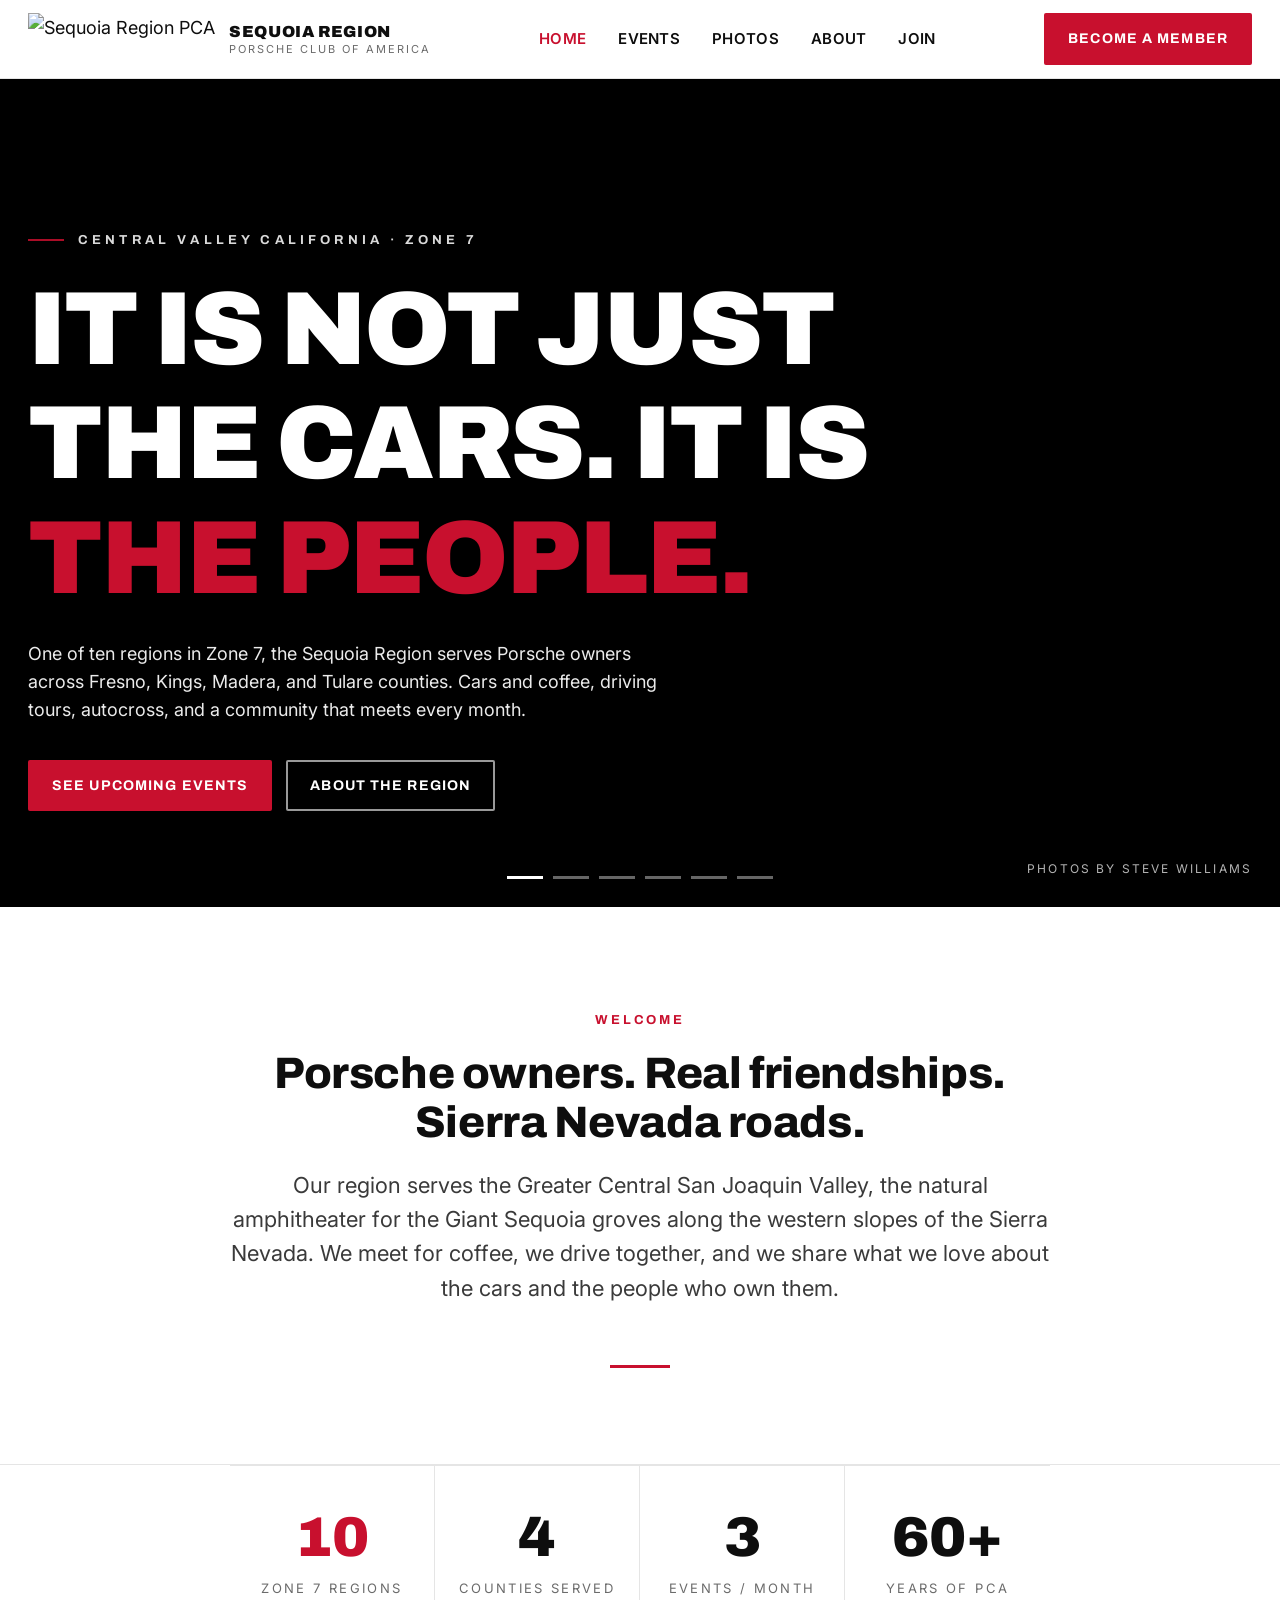
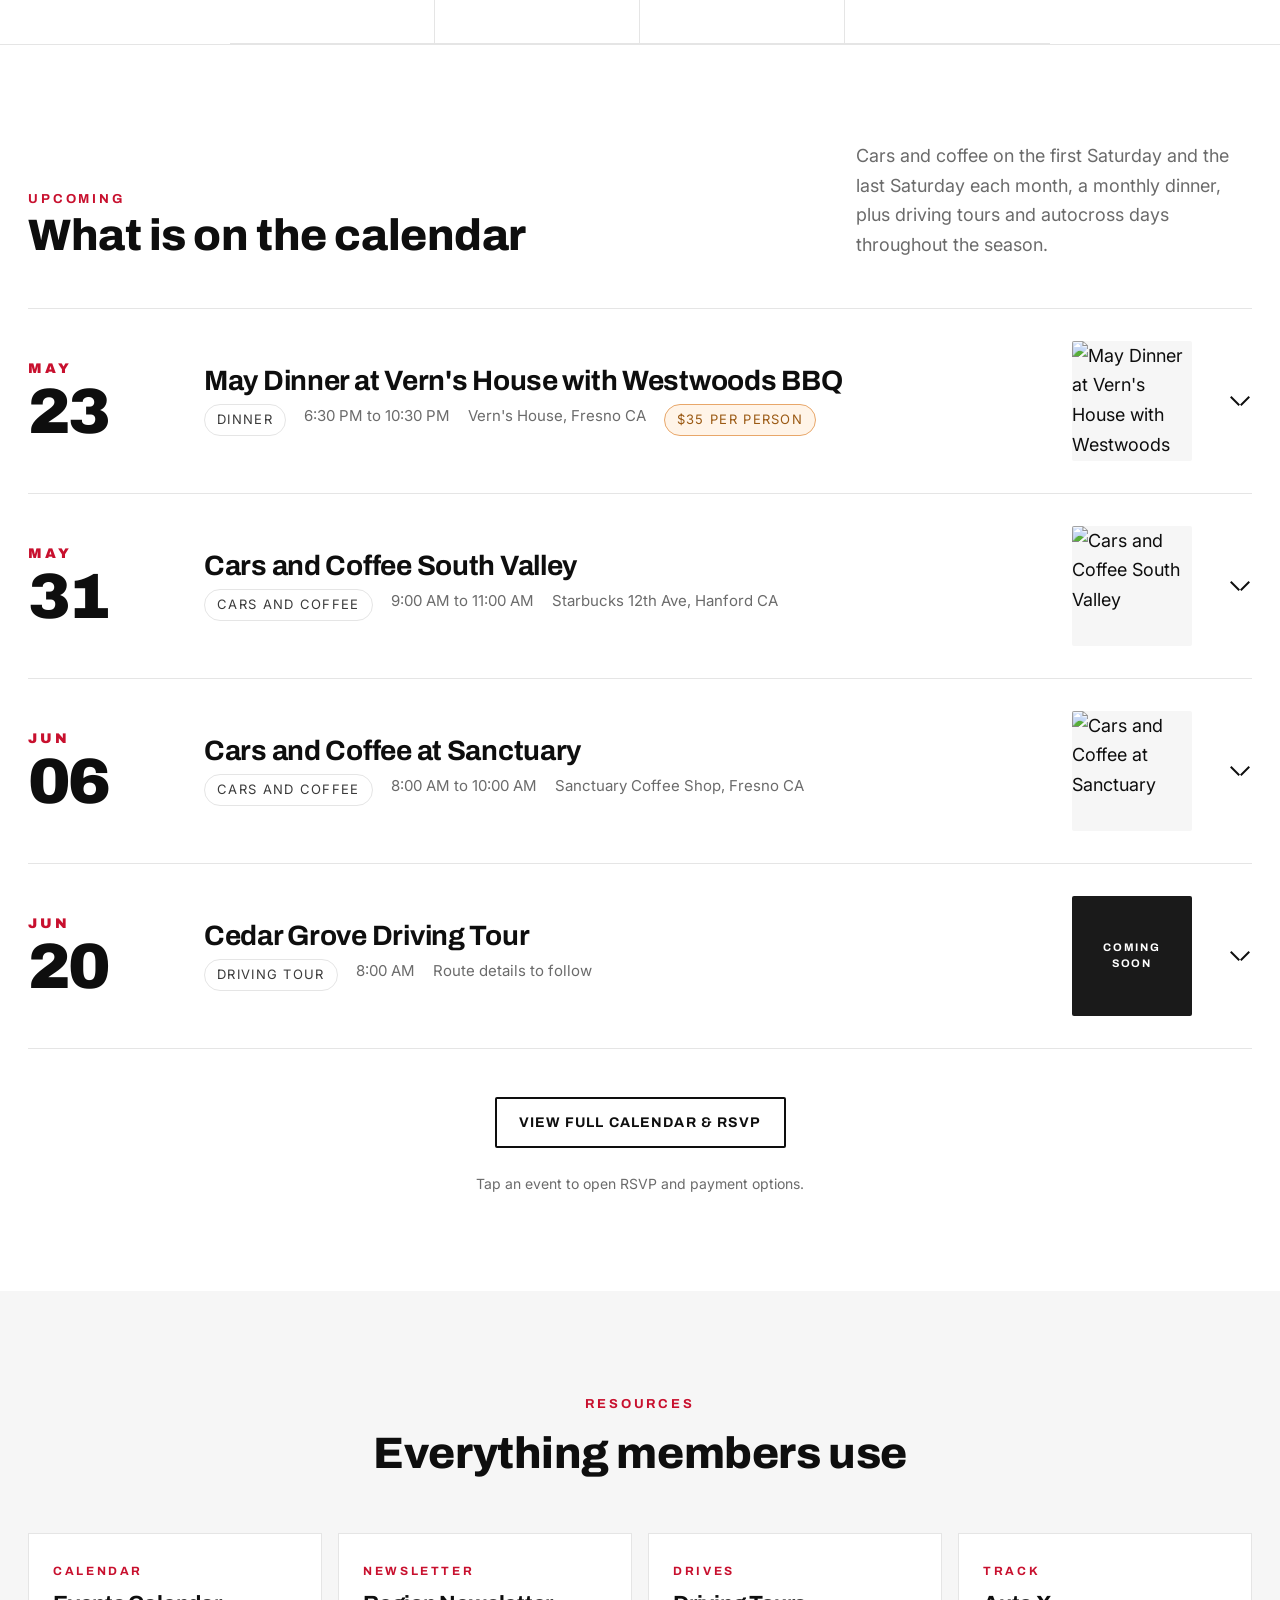
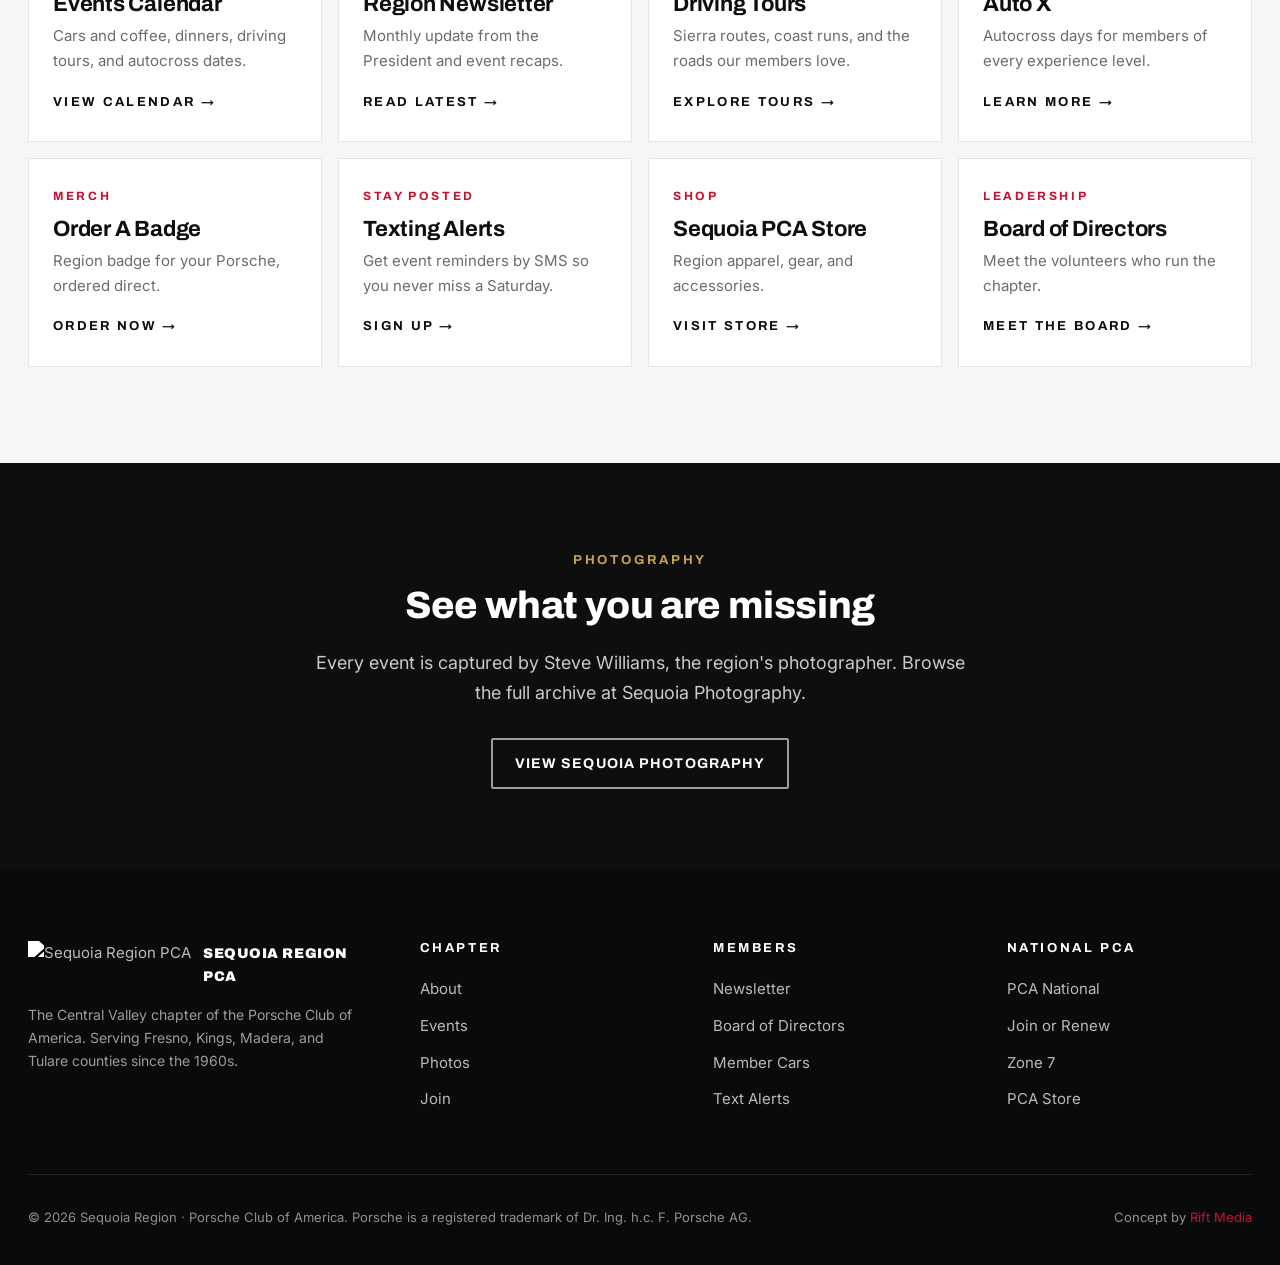
==== index.html @ 265a1ecf "Initial PCA Sequoia Region mockup Multi-page static build: home, events, photos, about, join. Dynami" ====
<!doctype html>
<html lang="en">
<head>
<meta charset="utf-8" />
<meta name="viewport" content="width=device-width, initial-scale=1" />
<title>Sequoia Region | Porsche Club of America</title>
<meta name="description" content="The Central Valley chapter of the Porsche Club of America. Serving Fresno, Kings, Madera, and Tulare counties. Cars and Coffee, driving tours, autocross, and a community of Porsche owners." />
<meta property="og:title" content="Sequoia Region | Porsche Club of America" />
<meta property="og:description" content="It is not just the cars. It is the people. The Central Valley PCA chapter." />
<meta property="og:image" content="https://photos.smugmug.com/GALLERY-996/i-cFX4cxn/0/K9cWMVC9v9xghZm82CrFcGvCXLXfPSXcT3RqghFbp/M/L1006453-M.jpg" />
<meta property="og:type" content="website" />
<link rel="icon" href="https://seq.pca.org/wp-content/uploads/cropped-SEQlogo2023-TRSPRNT-32x32.png" sizes="32x32" />
<link rel="icon" href="https://seq.pca.org/wp-content/uploads/cropped-SEQlogo2023-TRSPRNT-192x192.png" sizes="192x192" />
<link rel="apple-touch-icon" href="https://seq.pca.org/wp-content/uploads/cropped-SEQlogo2023-TRSPRNT-180x180.png" />
<link rel="preconnect" href="https://fonts.googleapis.com" />
<link rel="preconnect" href="https://fonts.gstatic.com" crossorigin />
<link rel="preload" as="image" href="https://photos.smugmug.com/GALLERY-996/i-cFX4cxn/0/K9cWMVC9v9xghZm82CrFcGvCXLXfPSXcT3RqghFbp/M/L1006453-M.jpg" />
<link rel="stylesheet" href="https://fonts.googleapis.com/css2?family=Archivo:wght@400;700;900&family=Inter:wght@400;500;600;700&display=swap" />
<link rel="stylesheet" href="styles.css" />
</head>
<body>

<header class="site-header">
  <div class="wrap nav">
    <a href="index.html" class="brand" aria-label="Sequoia Region PCA home">
      <img src="https://seq.pca.org/wp-content/uploads/cropped-SEQlogo2023-TRSPRNT-1.png" alt="Sequoia Region PCA" />
      <span class="brand-text">
        <span class="top">Sequoia Region</span>
        <span class="sub">Porsche Club of America</span>
      </span>
    </a>
    <nav class="nav-links" aria-label="Primary">
      <a href="index.html" class="active">Home</a>
      <a href="events.html">Events</a>
      <a href="photos.html">Photos</a>
      <a href="about.html">About</a>
      <a href="join.html">Join</a>
    </nav>
    <a href="join.html" class="btn">Become A Member</a>
    <button class="menu-btn" aria-label="Open menu"><span></span></button>
  </div>
</header>

<section class="hero" aria-label="Sequoia Region hero">
  <div class="hero-slides">
    <div class="hero-slide active" style="background-image: url('https://photos.smugmug.com/GALLERY-996/i-cFX4cxn/0/K9cWMVC9v9xghZm82CrFcGvCXLXfPSXcT3RqghFbp/M/L1006453-M.jpg');"></div>
    <div class="hero-slide" style="background-image: url('https://photos.smugmug.com/GALLERY-996/i-pT5xJTM/0/MX5LWSKHV4hKbsksq5MP6NfdC4CWx4D5FGjqLPLBc/M/L1006417-M.jpg');"></div>
    <div class="hero-slide" style="background-image: url('https://photos.smugmug.com/GALLERY-996/i-98p9Z4C/0/LrvVvTbMSR5PLrwDqbzrx67tbRJxs9W5s3bVwBfvm/M/L1006420-M.jpg');"></div>
    <div class="hero-slide" style="background-image: url('https://photos.smugmug.com/GALLERY-996/i-qwxbbf7/0/L29DqhcJkmwGvttSkbcSZk6VDwV95gX6J6q6xVk78/M/L1006429-M.jpg');"></div>
    <div class="hero-slide" style="background-image: url('https://photos.smugmug.com/GALLERY-996/i-WwBP7Pp/0/MNVwwCsfHLRkrBpC77ZXf3BKwKPdPZ2MW5XwLXnjH/M/L1006411-M.jpg');"></div>
    <div class="hero-slide" style="background-image: url('https://photos.smugmug.com/GALLERY-996/i-XDP4LKt/0/MTsR7C2nCcmtq6Xmb4vMpQpckZp5kZDjRGpQPvCpr/M/L1006464-M.jpg');"></div>
  </div>
  <div class="wrap hero-inner">
    <span class="hero-tag">Central Valley California &middot; Zone 7</span>
    <h1>It is not just <br/>the cars. It is <br/><span class="accent">the people.</span></h1>
    <p class="hero-sub">One of ten regions in Zone 7, the Sequoia Region serves Porsche owners across Fresno, Kings, Madera, and Tulare counties. Cars and coffee, driving tours, autocross, and a community that meets every month.</p>
    <div class="hero-cta">
      <a href="events.html" class="btn">See Upcoming Events</a>
      <a href="about.html" class="btn-ghost btn">About The Region</a>
    </div>
  </div>
  <div class="hero-dots" aria-label="Hero slider controls"></div>
  <div class="hero-credit">Photos by Steve Williams</div>
</section>

<section class="section">
  <div class="wrap intro">
    <span class="eyebrow">Welcome</span>
    <h2>Porsche owners. Real friendships. <br/>Sierra Nevada roads.</h2>
    <p class="lead">Our region serves the Greater Central San Joaquin Valley, the natural amphitheater for the Giant Sequoia groves along the western slopes of the Sierra Nevada. We meet for coffee, we drive together, and we share what we love about the cars and the people who own them.</p>
    <div class="intro-divider"></div>
  </div>
</section>

<section class="stats" aria-label="Region facts">
  <div class="wrap" style="grid-column: 1 / -1; padding: 0;">
    <div class="stats">
      <div class="stat"><div class="num"><span class="red">10</span></div><div class="lbl">Zone 7 Regions</div></div>
      <div class="stat"><div class="num">4</div><div class="lbl">Counties Served</div></div>
      <div class="stat"><div class="num">3</div><div class="lbl">Events / Month</div></div>
      <div class="stat"><div class="num">60+</div><div class="lbl">Years Of PCA</div></div>
    </div>
  </div>
</section>

<section class="section">
  <div class="wrap">
    <div class="events-header">
      <div>
        <span class="eyebrow">Upcoming</span>
        <h2>What is on the calendar</h2>
      </div>
      <p>Cars and coffee on the first Saturday and the last Saturday each month, a monthly dinner, plus driving tours and autocross days throughout the season.</p>
    </div>

    <div class="events-list" id="events-mount" data-limit="4"></div>

    <div style="text-align: center; margin-top: 48px;">
      <a href="events.html" class="btn-ghost btn">View Full Calendar &amp; RSVP</a>
    </div>
    <p class="events-mount-note" style="margin-top:24px;">Tap an event to open RSVP and payment options.</p>
  </div>
</section>

<section class="section" style="background: var(--soft);">
  <div class="wrap">
    <div style="text-align: center; margin-bottom: 56px;">
      <span class="eyebrow">Resources</span>
      <h2 style="margin-top: 12px;">Everything members use</h2>
    </div>
    <div class="tiles">
      <a href="events.html" class="tile">
        <span class="tile-eyebrow">Calendar</span>
        <h3>Events Calendar</h3>
        <p>Cars and coffee, dinners, driving tours, and autocross dates.</p>
        <span class="arrow">View Calendar</span>
      </a>
      <a href="https://seq.pca.org/newsletter/" target="_blank" rel="noopener" class="tile">
        <span class="tile-eyebrow">Newsletter</span>
        <h3>Region Newsletter</h3>
        <p>Monthly update from the President and event recaps.</p>
        <span class="arrow">Read Latest</span>
      </a>
      <a href="https://seq.pca.org/driving-tours/" target="_blank" rel="noopener" class="tile">
        <span class="tile-eyebrow">Drives</span>
        <h3>Driving Tours</h3>
        <p>Sierra routes, coast runs, and the roads our members love.</p>
        <span class="arrow">Explore Tours</span>
      </a>
      <a href="https://seq.pca.org/auto-x/" target="_blank" rel="noopener" class="tile">
        <span class="tile-eyebrow">Track</span>
        <h3>Auto X</h3>
        <p>Autocross days for members of every experience level.</p>
        <span class="arrow">Learn More</span>
      </a>
      <a href="https://seq.pca.org/badge/" target="_blank" rel="noopener" class="tile">
        <span class="tile-eyebrow">Merch</span>
        <h3>Order A Badge</h3>
        <p>Region badge for your Porsche, ordered direct.</p>
        <span class="arrow">Order Now</span>
      </a>
      <a href="https://seq.pca.org/sign-up-for-texting/" target="_blank" rel="noopener" class="tile">
        <span class="tile-eyebrow">Stay Posted</span>
        <h3>Texting Alerts</h3>
        <p>Get event reminders by SMS so you never miss a Saturday.</p>
        <span class="arrow">Sign Up</span>
      </a>
      <a href="https://pcawebstore.org/regions/SEQ" target="_blank" rel="noopener" class="tile">
        <span class="tile-eyebrow">Shop</span>
        <h3>Sequoia PCA Store</h3>
        <p>Region apparel, gear, and accessories.</p>
        <span class="arrow">Visit Store</span>
      </a>
      <a href="about.html" class="tile">
        <span class="tile-eyebrow">Leadership</span>
        <h3>Board of Directors</h3>
        <p>Meet the volunteers who run the chapter.</p>
        <span class="arrow">Meet The Board</span>
      </a>
    </div>
  </div>
</section>

<section class="credit-band">
  <div class="wrap">
    <span class="eyebrow">Photography</span>
    <h2>See what you are missing</h2>
    <p>Every event is captured by Steve Williams, the region's photographer. Browse the full archive at Sequoia Photography.</p>
    <a href="https://boxster986s.smugmug.com/" target="_blank" rel="noopener" class="btn-ghost btn">View Sequoia Photography</a>
  </div>
</section>

<footer class="site-footer">
  <div class="wrap">
    <div class="foot-grid">
      <div>
        <div class="foot-brand">
          <img src="https://seq.pca.org/wp-content/uploads/cropped-SEQlogo2023-TRSPRNT-1.png" alt="Sequoia Region PCA" />
          <span class="foot-brand-text">Sequoia Region<br/>PCA</span>
        </div>
        <p class="foot-blurb">The Central Valley chapter of the Porsche Club of America. Serving Fresno, Kings, Madera, and Tulare counties since the 1960s.</p>
      </div>
      <div>
        <h4>Chapter</h4>
        <a href="about.html">About</a>
        <a href="events.html">Events</a>
        <a href="photos.html">Photos</a>
        <a href="join.html">Join</a>
      </div>
      <div>
        <h4>Members</h4>
        <a href="https://seq.pca.org/newsletter/" target="_blank" rel="noopener">Newsletter</a>
        <a href="https://seq.pca.org/board-of-directors/" target="_blank" rel="noopener">Board of Directors</a>
        <a href="https://seq.pca.org/category/member-cars/" target="_blank" rel="noopener">Member Cars</a>
        <a href="https://seq.pca.org/sign-up-for-texting/" target="_blank" rel="noopener">Text Alerts</a>
      </div>
      <div>
        <h4>National PCA</h4>
        <a href="https://pca.org/" target="_blank" rel="noopener">PCA National</a>
        <a href="https://pca.org/membership" target="_blank" rel="noopener">Join or Renew</a>
        <a href="https://zone7.pca.org/" target="_blank" rel="noopener">Zone 7</a>
        <a href="https://pcawebstore.org/regions/SEQ" target="_blank" rel="noopener">PCA Store</a>
      </div>
    </div>
    <div class="foot-bottom">
      <span>&copy; 2026 Sequoia Region &middot; Porsche Club of America. Porsche is a registered trademark of Dr. Ing. h.c. F. Porsche AG.</span>
      <span class="foot-credit">Concept by <a href="https://riftmedia.cc" target="_blank" rel="noopener">Rift Media</a></span>
    </div>
  </div>
</footer>

<script src="main.js"></script>
</body>
</html>
---- styles.css ----
/* PCA Sequoia Region Mockup - Rift Media spec build */

:root {
  --bg: #ffffff;
  --ink: #0e0e0e;
  --ink-2: #3a3a3a;
  --mute: #6b6b6b;
  --line: #e5e5e5;
  --soft: #f6f6f6;
  --red: #c8102e;
  --red-deep: #9b0c23;
  --gold: #c9a14a;
  --max: 1280px;
  --pad: 28px;
  --radius: 4px;
  --t: 280ms cubic-bezier(.2,.7,.2,1);
}

* { box-sizing: border-box; margin: 0; padding: 0; }
html { scroll-behavior: smooth; -webkit-text-size-adjust: 100%; }
body {
  font-family: 'Inter', system-ui, -apple-system, Segoe UI, Roboto, sans-serif;
  font-size: 18px;
  line-height: 1.65;
  color: var(--ink);
  background: var(--bg);
  -webkit-font-smoothing: antialiased;
  text-rendering: optimizeLegibility;
}
img { max-width: 100%; display: block; height: auto; }
a { color: inherit; text-decoration: none; transition: color var(--t); }
a:hover { color: var(--red); }
button { font: inherit; cursor: pointer; background: none; border: 0; color: inherit; }

/* Display type */
.display { font-family: 'Archivo', 'Inter', sans-serif; font-weight: 900; letter-spacing: -0.02em; line-height: 1.02; text-transform: uppercase; }
h1, h2, h3, h4 { font-family: 'Archivo', 'Inter', sans-serif; letter-spacing: -0.01em; line-height: 1.1; }
h1 { font-weight: 900; font-size: clamp(40px, 7vw, 72px); text-transform: uppercase; letter-spacing: -0.02em; }
h2 { font-weight: 800; font-size: clamp(28px, 4vw, 44px); }
h3 { font-weight: 700; font-size: clamp(20px, 2.4vw, 28px); }
h4 { font-weight: 700; font-size: 18px; text-transform: uppercase; letter-spacing: 0.08em; }
p { font-size: 18px; }
p.lead { font-size: 22px; line-height: 1.55; color: var(--ink-2); }
.eyebrow { display: inline-block; font-family: 'Archivo', sans-serif; font-weight: 700; font-size: 13px; letter-spacing: 0.22em; text-transform: uppercase; color: var(--red); }

/* Layout helpers */
.wrap { max-width: var(--max); margin: 0 auto; padding: 0 var(--pad); }
.section { padding: 96px 0; }
.section-tight { padding: 64px 0; }
.divider { height: 1px; background: var(--line); border: 0; }
.center { text-align: center; }
.muted { color: var(--mute); }

/* Header */
.site-header {
  position: sticky; top: 0; z-index: 50;
  background: rgba(255,255,255,0.96);
  backdrop-filter: saturate(160%) blur(8px);
  border-bottom: 1px solid var(--line);
}
.nav {
  display: flex; align-items: center; justify-content: space-between;
  height: 78px;
}
.brand { display: flex; align-items: center; gap: 14px; }
.brand img { height: 52px; width: auto; }
.brand-text { display: flex; flex-direction: column; line-height: 1; }
.brand-text .top { font-family: 'Archivo', sans-serif; font-weight: 900; font-size: 16px; letter-spacing: 0.04em; text-transform: uppercase; }
.brand-text .sub { font-size: 11px; letter-spacing: 0.18em; text-transform: uppercase; color: var(--mute); margin-top: 4px; }
.nav-links { display: flex; align-items: center; gap: 32px; }
.nav-links a { font-weight: 600; font-size: 15px; letter-spacing: 0.02em; text-transform: uppercase; }
.nav-links a.active { color: var(--red); }
.btn {
  display: inline-flex; align-items: center; gap: 10px;
  padding: 14px 24px;
  background: var(--red); color: #fff;
  font-family: 'Archivo', sans-serif; font-weight: 700;
  text-transform: uppercase; letter-spacing: 0.08em; font-size: 14px;
  border-radius: 2px;
  transition: background var(--t), transform var(--t);
}
.btn:hover { background: var(--red-deep); color: #fff; transform: translateY(-1px); }
.btn-ghost { background: transparent; color: var(--ink); border: 2px solid var(--ink); padding: 12px 22px; }
.btn-ghost:hover { background: var(--ink); color: #fff; }
.menu-btn { display: none; }

/* Hero */
.hero {
  position: relative;
  height: min(92vh, 880px);
  min-height: 560px;
  overflow: hidden;
  background: #000;
}
.hero-slides { position: absolute; inset: 0; }
.hero-slide {
  position: absolute; inset: 0;
  background-size: cover; background-position: center;
  opacity: 0; transition: opacity 1.4s ease;
}
.hero-slide.active { opacity: 1; }
.hero-slide::after {
  content: ''; position: absolute; inset: 0;
  background: linear-gradient(180deg, rgba(0,0,0,0.25) 0%, rgba(0,0,0,0.55) 60%, rgba(0,0,0,0.7) 100%);
}
.hero-inner {
  position: relative; z-index: 2;
  height: 100%;
  display: flex; flex-direction: column; justify-content: flex-end;
  padding-bottom: 96px;
  color: #fff;
}
.hero-tag {
  font-family: 'Archivo', sans-serif; font-weight: 700; font-size: 13px;
  letter-spacing: 0.32em; text-transform: uppercase;
  color: #fff; opacity: 0.85;
  display: inline-flex; align-items: center; gap: 14px;
}
.hero-tag::before {
  content: ''; display: inline-block; width: 36px; height: 2px; background: var(--red);
}
.hero h1 {
  color: #fff;
  font-size: clamp(48px, 8.5vw, 104px);
  font-weight: 900;
  margin: 22px 0 24px;
  max-width: 14ch;
}
.hero h1 .accent { color: var(--red); }
.hero-sub {
  font-size: clamp(18px, 1.4vw, 22px);
  color: rgba(255,255,255,0.92);
  max-width: 58ch; line-height: 1.55;
  margin-bottom: 36px;
}
.hero-cta { display: flex; gap: 14px; flex-wrap: wrap; }
.hero-cta .btn-ghost { color: #fff; border-color: rgba(255,255,255,0.6); }
.hero-cta .btn-ghost:hover { background: #fff; color: var(--ink); border-color: #fff; }
.hero-dots {
  position: absolute; bottom: 28px; left: 50%; transform: translateX(-50%);
  display: flex; gap: 10px; z-index: 3;
}
.hero-dots button {
  width: 36px; height: 3px; background: rgba(255,255,255,0.4); border: 0; padding: 0; cursor: pointer;
  transition: background var(--t);
}
.hero-dots button.active { background: #fff; }
.hero-credit {
  position: absolute; right: 28px; bottom: 28px; z-index: 3;
  font-size: 12px; letter-spacing: 0.18em; text-transform: uppercase;
  color: rgba(255,255,255,0.7);
}

/* Intro / about block */
.intro {
  text-align: center;
  max-width: 880px; margin: 0 auto;
}
.intro .eyebrow { margin-bottom: 18px; }
.intro h2 { margin-bottom: 22px; }
.intro p.lead { color: var(--ink-2); }
.intro-divider {
  margin: 60px auto 0;
  width: 60px; height: 3px; background: var(--red);
}

/* Stats strip */
.stats {
  display: grid; grid-template-columns: repeat(4, 1fr); gap: 0;
  border-top: 1px solid var(--line);
  border-bottom: 1px solid var(--line);
}
.stat {
  padding: 44px 24px;
  text-align: center;
  border-right: 1px solid var(--line);
}
.stat:last-child { border-right: 0; }
.stat .num {
  font-family: 'Archivo', sans-serif; font-weight: 900;
  font-size: clamp(36px, 4.4vw, 56px); color: var(--ink);
  line-height: 1;
}
.stat .num .red { color: var(--red); }
.stat .lbl {
  margin-top: 12px;
  font-size: 13px; letter-spacing: 0.18em; text-transform: uppercase; color: var(--mute);
}

/* Events */
.events-header { display: flex; align-items: flex-end; justify-content: space-between; margin-bottom: 48px; gap: 24px; flex-wrap: wrap; }
.events-header h2 { max-width: 18ch; }
.events-header p { color: var(--mute); max-width: 36ch; }
.events-list {
  display: grid; gap: 0;
  border-top: 1px solid var(--line);
}
.event {
  display: grid;
  grid-template-columns: 140px 1fr auto;
  gap: 36px;
  align-items: center;
  padding: 32px 0;
  border-bottom: 1px solid var(--line);
  transition: background var(--t);
}
.event:hover { background: var(--soft); padding-left: 16px; padding-right: 16px; }
.event-date {
  display: flex; flex-direction: column; align-items: flex-start;
}
.event-date .mo {
  font-family: 'Archivo', sans-serif; font-weight: 900; font-size: 14px; letter-spacing: 0.22em;
  text-transform: uppercase; color: var(--red);
}
.event-date .day {
  font-family: 'Archivo', sans-serif; font-weight: 900; font-size: 64px; line-height: 1;
  color: var(--ink); letter-spacing: -0.04em;
}
.event-body h3 { margin-bottom: 8px; }
.event-meta {
  display: flex; gap: 18px; flex-wrap: wrap;
  color: var(--mute); font-size: 15px;
}
.event-meta .pill {
  display: inline-flex; align-items: center; gap: 8px;
  padding: 4px 12px;
  border: 1px solid var(--line);
  border-radius: 999px;
  font-size: 13px; text-transform: uppercase; letter-spacing: 0.1em; color: var(--ink-2);
}
.event-thumb {
  width: 120px; height: 120px;
  border-radius: 2px; overflow: hidden;
  background: var(--soft);
}
.event-thumb img { width: 100%; height: 100%; object-fit: cover; }

/* Photo gallery */
.gallery {
  display: grid;
  grid-template-columns: repeat(3, 1fr);
  gap: 12px;
}
.gallery a {
  display: block; position: relative; aspect-ratio: 4/3;
  overflow: hidden; background: var(--soft);
}
.gallery img {
  width: 100%; height: 100%; object-fit: cover;
  transition: transform 600ms ease;
}
.gallery a:hover img { transform: scale(1.04); }
.gallery a::after {
  content: ''; position: absolute; inset: 0;
  background: linear-gradient(180deg, transparent 60%, rgba(0,0,0,0.4) 100%);
  opacity: 0; transition: opacity var(--t);
}
.gallery a:hover::after { opacity: 1; }

/* Resources / sidebar links section */
.tiles {
  display: grid;
  grid-template-columns: repeat(4, 1fr);
  gap: 16px;
}
.tile {
  display: flex; flex-direction: column; justify-content: space-between;
  padding: 28px 24px;
  background: #fff;
  border: 1px solid var(--line);
  min-height: 168px;
  transition: border var(--t), transform var(--t);
}
.tile:hover { border-color: var(--ink); transform: translateY(-2px); }
.tile .tile-eyebrow {
  font-family: 'Archivo', sans-serif; font-weight: 700; font-size: 12px;
  letter-spacing: 0.22em; text-transform: uppercase; color: var(--red);
}
.tile h3 { font-size: 22px; margin-top: 10px; margin-bottom: 8px; }
.tile p { color: var(--mute); font-size: 15px; }
.tile .arrow {
  margin-top: auto; padding-top: 18px;
  font-family: 'Archivo', sans-serif; font-weight: 700; font-size: 13px; letter-spacing: 0.18em; text-transform: uppercase; color: var(--ink);
}
.tile .arrow::after { content: ' \2192'; }

/* Photographer credit band */
.credit-band {
  background: var(--ink); color: #fff;
  padding: 80px 0;
  text-align: center;
}
.credit-band .eyebrow { color: var(--gold); }
.credit-band h2 { color: #fff; font-size: clamp(28px, 3vw, 38px); margin: 12px 0 22px; }
.credit-band p { color: rgba(255,255,255,0.78); max-width: 60ch; margin: 0 auto 30px; }
.credit-band a.btn-ghost { color: #fff; border-color: rgba(255,255,255,0.6); }
.credit-band a.btn-ghost:hover { background: #fff; color: var(--ink); }

/* Footer */
.site-footer {
  background: #0a0a0a; color: rgba(255,255,255,0.72);
  padding: 72px 0 36px;
  font-size: 15px;
}
.foot-grid {
  display: grid;
  grid-template-columns: 1.4fr 1fr 1fr 1fr;
  gap: 48px;
  padding-bottom: 56px;
  border-bottom: 1px solid rgba(255,255,255,0.1);
}
.foot-grid h4 { color: #fff; margin-bottom: 16px; font-size: 13px; letter-spacing: 0.2em; text-transform: uppercase; font-weight: 700; }
.foot-grid a { color: rgba(255,255,255,0.72); font-size: 15px; display: block; padding: 6px 0; }
.foot-grid a:hover { color: var(--red); }
.foot-brand { display: flex; align-items: center; gap: 12px; margin-bottom: 14px; }
.foot-brand img { height: 48px; width: auto; filter: brightness(0) invert(1); }
.foot-brand-text { color: #fff; font-family: 'Archivo', sans-serif; font-weight: 900; text-transform: uppercase; letter-spacing: 0.04em; font-size: 14px; }
.foot-blurb { color: rgba(255,255,255,0.6); font-size: 14px; max-width: 36ch; }
.foot-bottom {
  display: flex; justify-content: space-between; align-items: center; gap: 24px; flex-wrap: wrap;
  padding-top: 32px;
  font-size: 13px; color: rgba(255,255,255,0.55);
}
.foot-credit { color: rgba(255,255,255,0.55); }
.foot-credit a { color: var(--red); }

/* Inner page hero */
.page-hero {
  background: var(--ink); color: #fff;
  padding: 120px 0 80px;
  position: relative; overflow: hidden;
}
.page-hero::before {
  content: ''; position: absolute; right: -10%; top: -20%;
  width: 60%; height: 140%;
  background: radial-gradient(circle at center, rgba(200,16,46,0.18) 0%, transparent 60%);
}
.page-hero .eyebrow { color: var(--red); }
.page-hero h1 { color: #fff; margin: 14px 0 18px; max-width: 18ch; }
.page-hero p { color: rgba(255,255,255,0.78); max-width: 64ch; font-size: 19px; }

/* Two column content */
.two-col {
  display: grid; grid-template-columns: 1.2fr 0.8fr; gap: 80px; align-items: start;
}
.two-col h2 { margin-bottom: 18px; }
.two-col p { margin-bottom: 18px; color: var(--ink-2); }
.fact-card {
  background: var(--soft); padding: 32px; border-left: 4px solid var(--red);
}
.fact-card h3 { margin-bottom: 14px; }
.fact-card ul { list-style: none; }
.fact-card li {
  padding: 12px 0; border-bottom: 1px solid var(--line);
  display: flex; justify-content: space-between; gap: 20px;
  font-size: 15px;
}
.fact-card li:last-child { border-bottom: 0; }
.fact-card li strong { font-family: 'Archivo', sans-serif; font-weight: 700; text-transform: uppercase; letter-spacing: 0.08em; font-size: 12px; color: var(--mute); }
.fact-card li span { text-align: right; }

/* Board placeholder grid */
.board-grid {
  display: grid; grid-template-columns: repeat(3, 1fr); gap: 24px;
}
.board-card {
  padding: 28px;
  background: var(--soft);
  border: 1px solid var(--line);
}
.board-card .role {
  font-family: 'Archivo', sans-serif; font-weight: 700;
  font-size: 12px; letter-spacing: 0.22em; text-transform: uppercase; color: var(--red);
  margin-bottom: 8px;
}
.board-card .name { font-size: 22px; font-weight: 800; font-family: 'Archivo', sans-serif; }
.board-card .placeholder-note { font-size: 13px; color: var(--mute); margin-top: 8px; }

/* Join page CTA card */
.join-card {
  background: var(--ink); color: #fff;
  padding: 80px 56px;
  text-align: center;
}
.join-card h2 { color: #fff; font-size: clamp(36px, 5vw, 56px); margin-bottom: 18px; }
.join-card p { color: rgba(255,255,255,0.78); max-width: 56ch; margin: 0 auto 32px; font-size: 19px; }
.join-card .btn { font-size: 16px; padding: 18px 32px; }

/* Expandable event + RSVP + payment */
.event-expandable { display: block; padding: 0; border-bottom: 1px solid var(--line); transition: background var(--t); }
.event-expandable:hover { background: var(--soft); padding-left: 0; padding-right: 0; }
.event-toggle {
  width: 100%; text-align: left;
  display: grid; grid-template-columns: 140px 1fr 140px 24px; gap: 36px;
  align-items: center;
  padding: 32px 0;
  background: transparent; border: 0; cursor: pointer; color: inherit;
}
.event-toggle:hover h3 { color: var(--red); }
.event-toggle .event-thumb { width: 120px; height: 120px; justify-self: end; }
.event-toggle .event-thumb-soon {
  background: #1a1a1a; display: flex; align-items: center; justify-content: center;
  color: #fff; font-family: 'Archivo', sans-serif; font-weight: 700;
  font-size: 11px; letter-spacing: 0.18em; text-transform: uppercase; text-align: center; line-height: 1.4;
}
.event-chevron {
  width: 24px; height: 24px; position: relative;
  transition: transform var(--t);
}
.event-chevron::before, .event-chevron::after {
  content: ''; position: absolute; top: 11px; width: 12px; height: 2px; background: var(--ink);
}
.event-chevron::before { left: 1px; transform: rotate(45deg); }
.event-chevron::after { left: 11px; transform: rotate(-45deg); }
.event-expandable.is-open .event-chevron { transform: rotate(180deg); }

.event-detail { padding: 0 0 36px; }
.event-detail-inner {
  display: grid; grid-template-columns: 140px 1fr; gap: 36px;
  padding-left: 0;
}
.event-detail-inner::before { content: ''; }
.event-desc { color: var(--ink-2); font-size: 17px; line-height: 1.7; }
.event-actions {
  display: flex; align-items: center; gap: 16px; flex-wrap: wrap;
  padding: 20px 0;
  margin: 16px 0 8px;
  border-top: 1px solid var(--line); border-bottom: 1px solid var(--line);
}
.event-action-note { color: var(--mute); font-size: 13px; }

.event-rsvp {
  background: var(--soft);
  padding: 28px;
  border-left: 4px solid var(--red);
  margin-top: 24px;
}
.event-rsvp-title {
  font-family: 'Archivo', sans-serif; font-weight: 700;
  font-size: 14px; letter-spacing: 0.18em; text-transform: uppercase;
  color: var(--red); margin-bottom: 18px;
}
.event-rsvp label {
  display: flex; flex-direction: column; gap: 6px;
  font-size: 13px; letter-spacing: 0.06em; text-transform: uppercase; font-weight: 600;
  color: var(--ink-2);
  margin-bottom: 14px;
}
.event-rsvp input, .event-rsvp textarea {
  font: inherit; font-size: 16px;
  padding: 12px 14px;
  background: #fff; border: 1px solid var(--line); border-radius: 2px;
  color: var(--ink); text-transform: none; letter-spacing: normal;
  transition: border var(--t);
}
.event-rsvp input:focus, .event-rsvp textarea:focus {
  outline: none; border-color: var(--ink);
}
.event-rsvp .rsvp-row {
  display: grid; grid-template-columns: 1fr 1fr; gap: 14px;
}
.event-rsvp .rsvp-actions {
  display: flex; align-items: center; gap: 16px; flex-wrap: wrap; margin-top: 8px;
}
.event-rsvp .rsvp-status { font-size: 13px; }

.events-mount-note {
  margin-top: 24px;
  text-align: center; color: var(--mute);
  font-size: 14px;
}

/* Mobile */
@media (max-width: 880px) {
  body { font-size: 17px; }
  .section { padding: 64px 0; }
  .nav { height: 70px; }
  .brand img { height: 44px; }
  .brand-text .top { font-size: 14px; }
  .brand-text .sub { font-size: 10px; }
  .nav-links {
    display: none;
    position: absolute; top: 70px; left: 0; right: 0;
    flex-direction: column; gap: 0;
    background: #fff; border-top: 1px solid var(--line); border-bottom: 1px solid var(--line);
    padding: 8px 0;
  }
  .nav-links.open { display: flex; }
  .nav-links a {
    padding: 16px 28px; width: 100%;
    border-bottom: 1px solid var(--line);
    font-size: 16px;
  }
  .nav-links a:last-child { border-bottom: 0; }
  .nav .btn { display: none; }
  .menu-btn { display: inline-flex; align-items: center; justify-content: center; width: 44px; height: 44px; }
  .menu-btn span {
    display: block; width: 22px; height: 2px; background: var(--ink); position: relative;
  }
  .menu-btn span::before, .menu-btn span::after {
    content: ''; position: absolute; left: 0; width: 22px; height: 2px; background: var(--ink);
  }
  .menu-btn span::before { top: -7px; } .menu-btn span::after { top: 7px; }

  .hero { min-height: 520px; height: 80vh; }
  .hero-inner { padding-bottom: 72px; }
  .hero h1 { font-size: clamp(38px, 9vw, 56px); }
  .hero-sub { font-size: 16px; }

  .stats { grid-template-columns: repeat(2, 1fr); }
  .stat { border-right: 0; border-bottom: 1px solid var(--line); }
  .stat:nth-child(odd) { border-right: 1px solid var(--line); }
  .stat:nth-last-child(-n+2) { border-bottom: 0; }

  .event {
    grid-template-columns: 96px 1fr;
    gap: 20px;
    padding: 24px 0;
  }
  .event:hover { padding-left: 0; padding-right: 0; }
  .event-thumb { display: none; }
  .event-date .day { font-size: 48px; }
  .event-toggle {
    grid-template-columns: 96px 1fr 24px;
    gap: 16px;
    padding: 24px 0;
  }
  .event-toggle .event-thumb { display: none; }
  .event-detail-inner { grid-template-columns: 1fr; gap: 12px; }
  .event-detail-inner::before { display: none; }
  .event-rsvp .rsvp-row { grid-template-columns: 1fr; }
  .event-rsvp { padding: 20px; }

  .gallery { grid-template-columns: repeat(2, 1fr); gap: 8px; }
  .tiles { grid-template-columns: 1fr 1fr; }
  .two-col { grid-template-columns: 1fr; gap: 40px; }
  .board-grid { grid-template-columns: 1fr; }
  .foot-grid { grid-template-columns: 1fr 1fr; gap: 32px; }
  .foot-bottom { flex-direction: column; align-items: flex-start; }
  .join-card { padding: 56px 28px; }
}

@media (max-width: 520px) {
  .tiles { grid-template-columns: 1fr; }
  .foot-grid { grid-template-columns: 1fr; }
  .gallery { grid-template-columns: 1fr; }
}
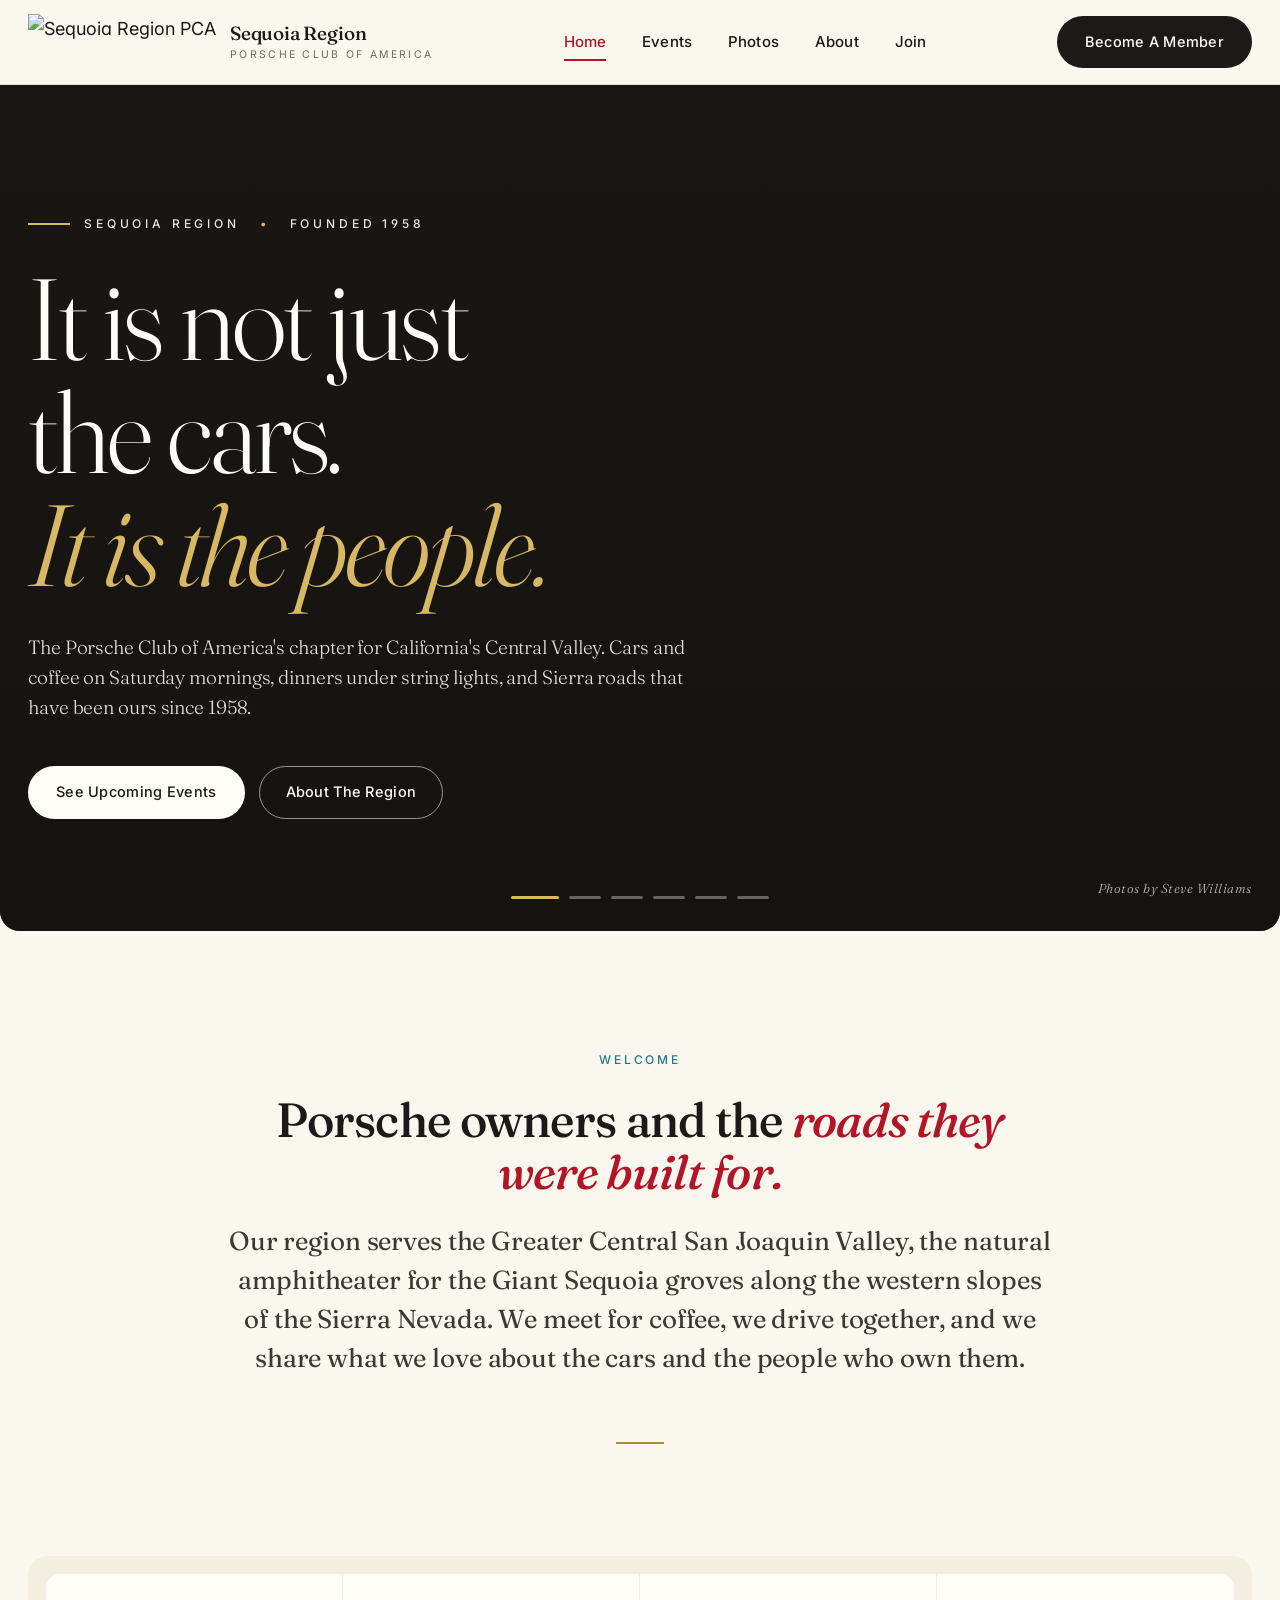
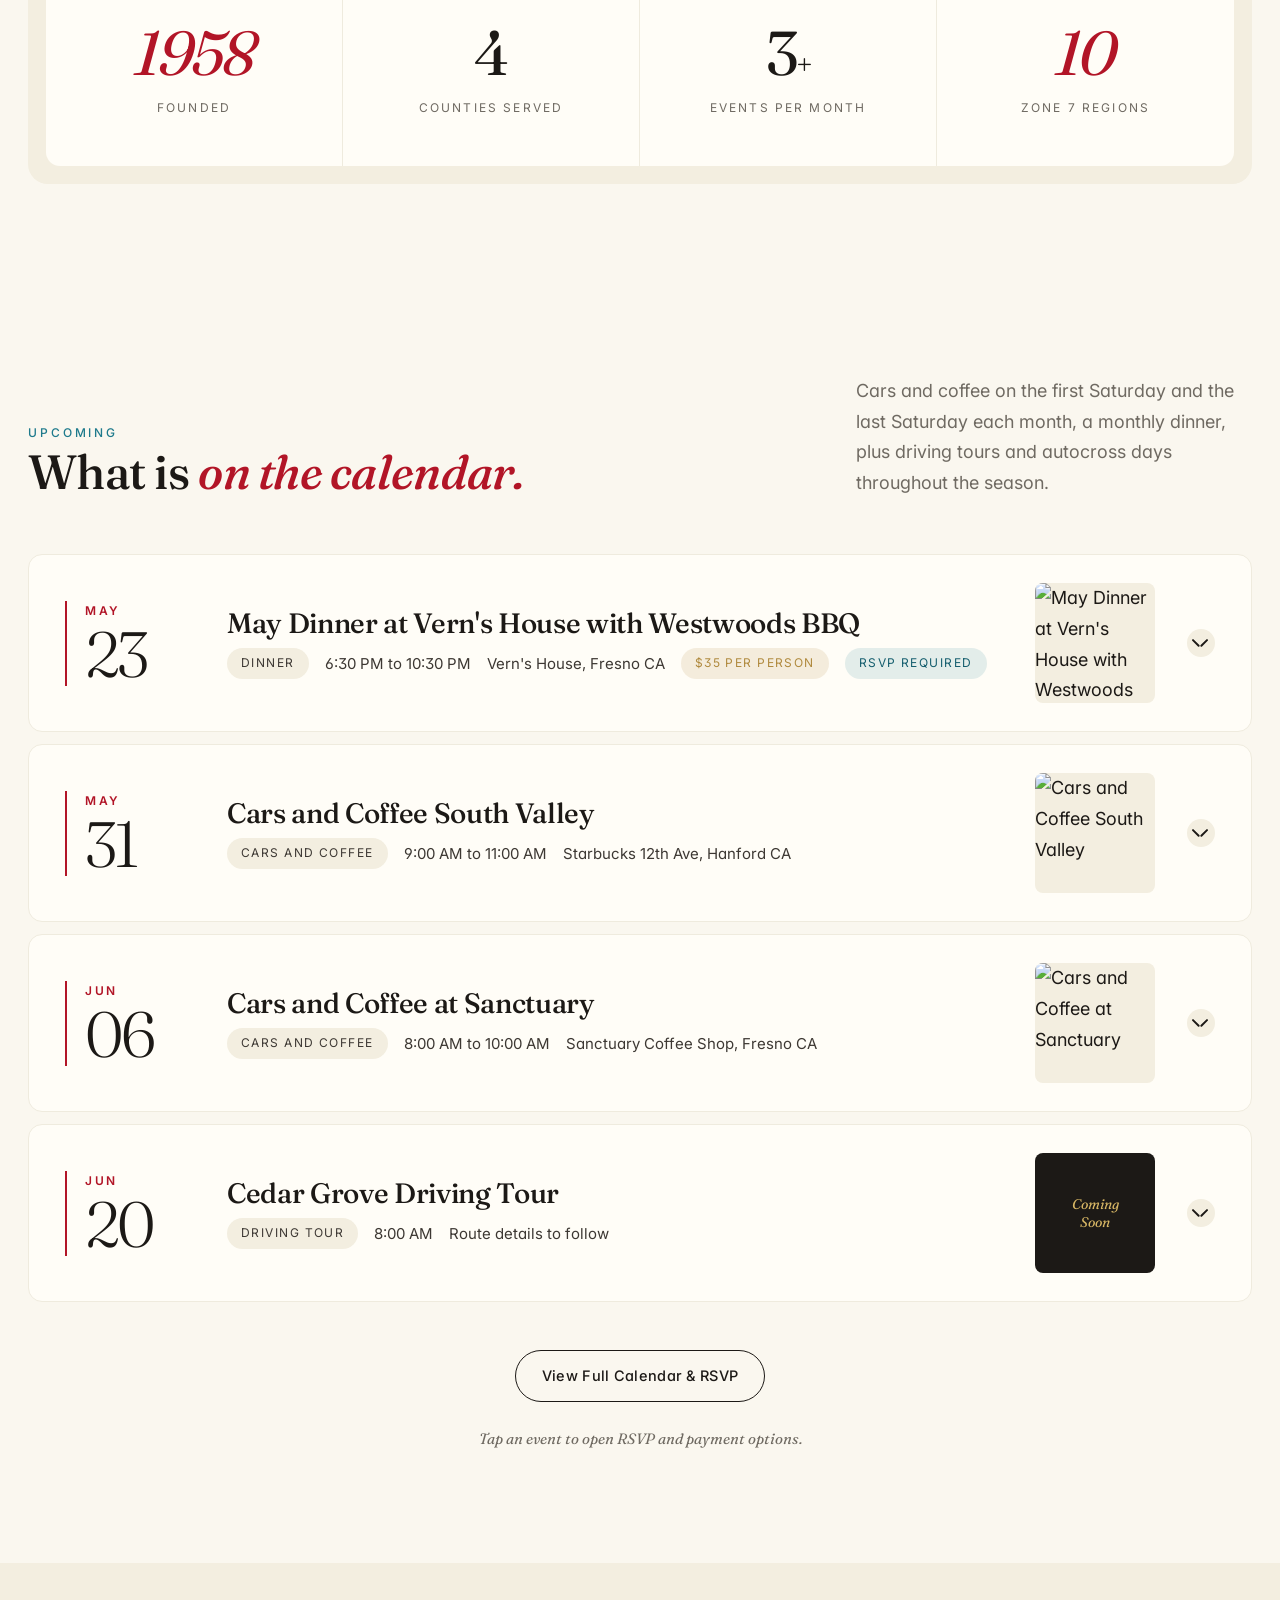
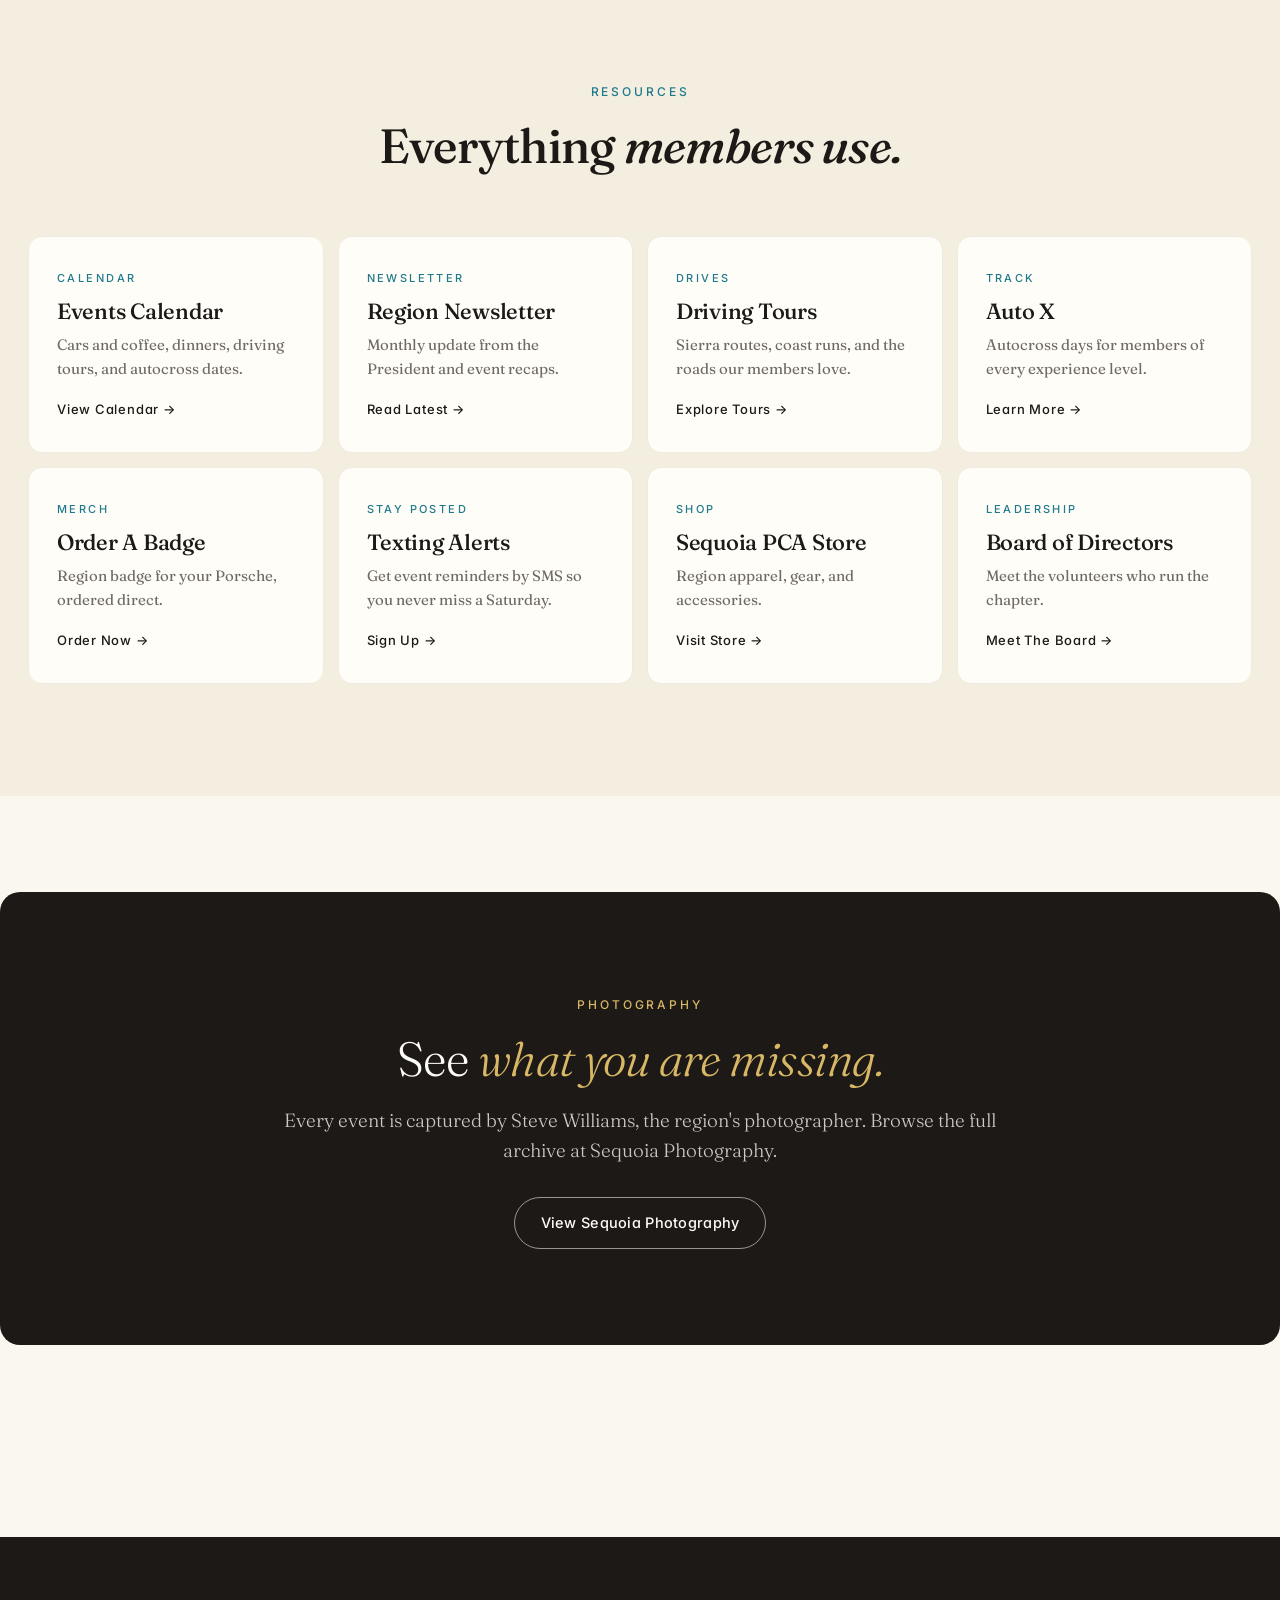
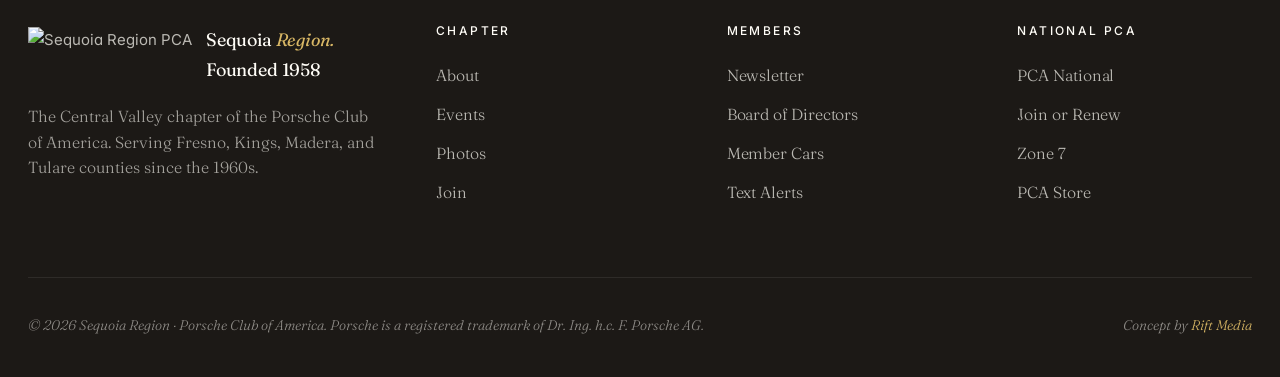
==== commit 7b8f41bf: "Refine design: Fraunces serif, warm cream palette, chapter teal+gold, italicized hero copy - Pull co" ====
--- a/index.html
+++ b/index.html
@@ -15,7 +15,7 @@
 <link rel="preconnect" href="https://fonts.googleapis.com" />
 <link rel="preconnect" href="https://fonts.gstatic.com" crossorigin />
 <link rel="preload" as="image" href="https://photos.smugmug.com/GALLERY-996/i-cFX4cxn/0/K9cWMVC9v9xghZm82CrFcGvCXLXfPSXcT3RqghFbp/M/L1006453-M.jpg" />
-<link rel="stylesheet" href="https://fonts.googleapis.com/css2?family=Archivo:wght@400;700;900&family=Inter:wght@400;500;600;700&display=swap" />
+<link rel="stylesheet" href="https://fonts.googleapis.com/css2?family=Fraunces:ital,opsz,wght@0,9..144,300..600;1,9..144,300..500&family=Inter:wght@400;500;600&display=swap" />
 <link rel="stylesheet" href="styles.css" />
 </head>
 <body>
@@ -51,9 +51,9 @@
     <div class="hero-slide" style="background-image: url('https://photos.smugmug.com/GALLERY-996/i-XDP4LKt/0/MTsR7C2nCcmtq6Xmb4vMpQpckZp5kZDjRGpQPvCpr/M/L1006464-M.jpg');"></div>
   </div>
   <div class="wrap hero-inner">
-    <span class="hero-tag">Central Valley California &middot; Zone 7</span>
-    <h1>It is not just <br/>the cars. It is <br/><span class="accent">the people.</span></h1>
-    <p class="hero-sub">One of ten regions in Zone 7, the Sequoia Region serves Porsche owners across Fresno, Kings, Madera, and Tulare counties. Cars and coffee, driving tours, autocross, and a community that meets every month.</p>
+    <span class="hero-tag">Sequoia Region <span class="dot">&bull;</span> Founded 1958</span>
+    <h1>It is not just<br/>the cars.<br/><em>It is the people.</em></h1>
+    <p class="hero-sub">The Porsche Club of America's chapter for California's Central Valley. Cars and coffee on Saturday mornings, dinners under string lights, and Sierra roads that have been ours since 1958.</p>
     <div class="hero-cta">
       <a href="events.html" class="btn">See Upcoming Events</a>
       <a href="about.html" class="btn-ghost btn">About The Region</a>
@@ -66,19 +66,21 @@
 <section class="section">
   <div class="wrap intro">
     <span class="eyebrow">Welcome</span>
-    <h2>Porsche owners. Real friendships. <br/>Sierra Nevada roads.</h2>
+    <h2>Porsche owners and the <em>roads they were built for.</em></h2>
     <p class="lead">Our region serves the Greater Central San Joaquin Valley, the natural amphitheater for the Giant Sequoia groves along the western slopes of the Sierra Nevada. We meet for coffee, we drive together, and we share what we love about the cars and the people who own them.</p>
-    <div class="intro-divider"></div>
-  </div>
-</section>
-
-<section class="stats" aria-label="Region facts">
-  <div class="wrap" style="grid-column: 1 / -1; padding: 0;">
-    <div class="stats">
-      <div class="stat"><div class="num"><span class="red">10</span></div><div class="lbl">Zone 7 Regions</div></div>
-      <div class="stat"><div class="num">4</div><div class="lbl">Counties Served</div></div>
-      <div class="stat"><div class="num">3</div><div class="lbl">Events / Month</div></div>
-      <div class="stat"><div class="num">60+</div><div class="lbl">Years Of PCA</div></div>
+    <div class="intro-rule"></div>
+  </div>
+</section>
+
+<section aria-label="Region at a glance" style="padding: 0 var(--pad) 80px;">
+  <div class="wrap" style="padding: 0;">
+    <div class="stats-band">
+      <div class="stats">
+        <div class="stat"><div class="num"><em>1958</em></div><div class="lbl">Founded</div></div>
+        <div class="stat"><div class="num">4</div><div class="lbl">Counties Served</div></div>
+        <div class="stat"><div class="num">3<span style="font-size:0.5em;">+</span></div><div class="lbl">Events Per Month</div></div>
+        <div class="stat"><div class="num"><em>10</em></div><div class="lbl">Zone 7 Regions</div></div>
+      </div>
     </div>
   </div>
 </section>
@@ -88,7 +90,7 @@
     <div class="events-header">
       <div>
         <span class="eyebrow">Upcoming</span>
-        <h2>What is on the calendar</h2>
+        <h2>What is <em>on the calendar.</em></h2>
       </div>
       <p>Cars and coffee on the first Saturday and the last Saturday each month, a monthly dinner, plus driving tours and autocross days throughout the season.</p>
     </div>
@@ -102,11 +104,11 @@
   </div>
 </section>
 
-<section class="section" style="background: var(--soft);">
+<section class="section" style="background: var(--bg-2);">
   <div class="wrap">
-    <div style="text-align: center; margin-bottom: 56px;">
+    <div style="text-align: center; margin-bottom: 64px;">
       <span class="eyebrow">Resources</span>
-      <h2 style="margin-top: 12px;">Everything members use</h2>
+      <h2 style="margin-top: 14px;">Everything <em>members use.</em></h2>
     </div>
     <div class="tiles">
       <a href="events.html" class="tile">
@@ -161,12 +163,14 @@
   </div>
 </section>
 
-<section class="credit-band">
-  <div class="wrap">
-    <span class="eyebrow">Photography</span>
-    <h2>See what you are missing</h2>
-    <p>Every event is captured by Steve Williams, the region's photographer. Browse the full archive at Sequoia Photography.</p>
-    <a href="https://boxster986s.smugmug.com/" target="_blank" rel="noopener" class="btn-ghost btn">View Sequoia Photography</a>
+<section style="padding: 96px 0;">
+  <div class="credit-band">
+    <div class="wrap">
+      <span class="eyebrow">Photography</span>
+      <h2>See <em>what you are missing.</em></h2>
+      <p>Every event is captured by Steve Williams, the region's photographer. Browse the full archive at Sequoia Photography.</p>
+      <a href="https://boxster986s.smugmug.com/" target="_blank" rel="noopener" class="btn-ghost btn">View Sequoia Photography</a>
+    </div>
   </div>
 </section>
 
@@ -176,7 +180,7 @@
       <div>
         <div class="foot-brand">
           <img src="https://seq.pca.org/wp-content/uploads/cropped-SEQlogo2023-TRSPRNT-1.png" alt="Sequoia Region PCA" />
-          <span class="foot-brand-text">Sequoia Region<br/>PCA</span>
+          <span class="foot-brand-text">Sequoia <em>Region.</em><br/>Founded 1958</span>
         </div>
         <p class="foot-blurb">The Central Valley chapter of the Porsche Club of America. Serving Fresno, Kings, Madera, and Tulare counties since the 1960s.</p>
       </div>
--- a/styles.css
+++ b/styles.css
@@ -1,19 +1,29 @@
-/* PCA Sequoia Region Mockup - Rift Media spec build */
+/* PCA Sequoia Region Mockup - Rift Media spec build (v2 - refined) */
 
 :root {
-  --bg: #ffffff;
-  --ink: #0e0e0e;
-  --ink-2: #3a3a3a;
-  --mute: #6b6b6b;
-  --line: #e5e5e5;
-  --soft: #f6f6f6;
-  --red: #c8102e;
-  --red-deep: #9b0c23;
-  --gold: #c9a14a;
+  /* Palette pulled from the chapter crest: teal panels, mustard stripes, deep red, cream */
+  --bg: #faf7ef;            /* warm cream background */
+  --bg-2: #f3eee0;          /* deeper cream for layering */
+  --paper: #fffdf7;          /* near-white for elevated surfaces */
+  --ink: #1c1916;            /* warm near-black */
+  --ink-2: #3d3833;          /* secondary text */
+  --mute: #6f6a62;           /* muted captions */
+  --line: #e6e0d0;           /* soft warm divider */
+  --line-soft: #efebde;
+  --red: #b21527;            /* deeper, more refined racing red */
+  --red-deep: #8e0f1d;
+  --teal: #1e7a8c;           /* sequoia chapter teal */
+  --teal-deep: #155e6e;
+  --gold: #b08a3e;           /* heritage gold (1958) */
+  --gold-soft: #d8b765;
   --max: 1280px;
   --pad: 28px;
-  --radius: 4px;
-  --t: 280ms cubic-bezier(.2,.7,.2,1);
+  --r-sm: 8px;
+  --r-md: 14px;
+  --r-lg: 20px;
+  --r-pill: 999px;
+  --t: 320ms cubic-bezier(.2,.7,.2,1);
+  --shadow-soft: 0 1px 2px rgba(28,25,22,0.04), 0 8px 24px rgba(28,25,22,0.06);
 }
 
 * { box-sizing: border-box; margin: 0; padding: 0; }
@@ -21,32 +31,56 @@
 body {
   font-family: 'Inter', system-ui, -apple-system, Segoe UI, Roboto, sans-serif;
   font-size: 18px;
-  line-height: 1.65;
+  line-height: 1.7;
   color: var(--ink);
   background: var(--bg);
   -webkit-font-smoothing: antialiased;
   text-rendering: optimizeLegibility;
+  font-feature-settings: 'ss01', 'cv11';
 }
 img { max-width: 100%; display: block; height: auto; }
 a { color: inherit; text-decoration: none; transition: color var(--t); }
 a:hover { color: var(--red); }
 button { font: inherit; cursor: pointer; background: none; border: 0; color: inherit; }
 
-/* Display type */
-.display { font-family: 'Archivo', 'Inter', sans-serif; font-weight: 900; letter-spacing: -0.02em; line-height: 1.02; text-transform: uppercase; }
-h1, h2, h3, h4 { font-family: 'Archivo', 'Inter', sans-serif; letter-spacing: -0.01em; line-height: 1.1; }
-h1 { font-weight: 900; font-size: clamp(40px, 7vw, 72px); text-transform: uppercase; letter-spacing: -0.02em; }
-h2 { font-weight: 800; font-size: clamp(28px, 4vw, 44px); }
-h3 { font-weight: 700; font-size: clamp(20px, 2.4vw, 28px); }
-h4 { font-weight: 700; font-size: 18px; text-transform: uppercase; letter-spacing: 0.08em; }
+/* Display type - Fraunces serif, optical sized, italic where it counts */
+h1, h2, h3, h4 {
+  font-family: 'Fraunces', 'Cormorant Garamond', Georgia, serif;
+  font-weight: 500;
+  letter-spacing: -0.012em;
+  line-height: 1.08;
+  font-feature-settings: 'ss01';
+}
+h1 { font-size: clamp(44px, 6.4vw, 78px); font-weight: 400; letter-spacing: -0.02em; }
+h1 em { font-style: italic; font-weight: 400; }
+h2 { font-size: clamp(30px, 4.2vw, 48px); font-weight: 500; letter-spacing: -0.015em; }
+h2 em { font-style: italic; }
+h3 { font-size: clamp(22px, 2.6vw, 28px); font-weight: 500; }
+h4 { font-family: 'Inter', sans-serif; font-weight: 600; font-size: 13px; text-transform: uppercase; letter-spacing: 0.14em; }
 p { font-size: 18px; }
-p.lead { font-size: 22px; line-height: 1.55; color: var(--ink-2); }
-.eyebrow { display: inline-block; font-family: 'Archivo', sans-serif; font-weight: 700; font-size: 13px; letter-spacing: 0.22em; text-transform: uppercase; color: var(--red); }
-
-/* Layout helpers */
+p.lead {
+  font-family: 'Fraunces', serif;
+  font-size: clamp(20px, 2.2vw, 26px);
+  font-weight: 400; line-height: 1.5;
+  color: var(--ink-2);
+  letter-spacing: -0.005em;
+}
+
+.eyebrow {
+  display: inline-block;
+  font-family: 'Inter', sans-serif;
+  font-weight: 500;
+  font-size: 12px;
+  letter-spacing: 0.24em;
+  text-transform: uppercase;
+  color: var(--teal);
+}
+.eyebrow .dot { color: var(--gold); margin: 0 8px; }
+
+/* Layout */
 .wrap { max-width: var(--max); margin: 0 auto; padding: 0 var(--pad); }
-.section { padding: 96px 0; }
-.section-tight { padding: 64px 0; }
+.section { padding: 112px 0; }
+.section-tight { padding: 72px 0; }
 .divider { height: 1px; background: var(--line); border: 0; }
 .center { text-align: center; }
 .muted { color: var(--mute); }
@@ -54,490 +88,706 @@
 /* Header */
 .site-header {
   position: sticky; top: 0; z-index: 50;
-  background: rgba(255,255,255,0.96);
-  backdrop-filter: saturate(160%) blur(8px);
+  background: rgba(250,247,239,0.92);
+  backdrop-filter: saturate(160%) blur(10px);
   border-bottom: 1px solid var(--line);
 }
 .nav {
   display: flex; align-items: center; justify-content: space-between;
-  height: 78px;
-}
-.brand { display: flex; align-items: center; gap: 14px; }
-.brand img { height: 52px; width: auto; }
-.brand-text { display: flex; flex-direction: column; line-height: 1; }
-.brand-text .top { font-family: 'Archivo', sans-serif; font-weight: 900; font-size: 16px; letter-spacing: 0.04em; text-transform: uppercase; }
-.brand-text .sub { font-size: 11px; letter-spacing: 0.18em; text-transform: uppercase; color: var(--mute); margin-top: 4px; }
-.nav-links { display: flex; align-items: center; gap: 32px; }
-.nav-links a { font-weight: 600; font-size: 15px; letter-spacing: 0.02em; text-transform: uppercase; }
+  height: 84px;
+  gap: 24px;
+}
+.brand { display: flex; align-items: center; gap: 14px; min-width: 0; }
+.brand img { height: 56px; width: auto; }
+.brand-text { display: flex; flex-direction: column; line-height: 1.2; }
+.brand-text .top {
+  font-family: 'Fraunces', serif; font-weight: 500;
+  font-size: 19px; letter-spacing: -0.01em;
+  color: var(--ink);
+}
+.brand-text .sub {
+  font-family: 'Inter', sans-serif;
+  font-size: 10.5px; letter-spacing: 0.22em; text-transform: uppercase;
+  color: var(--mute); margin-top: 4px;
+}
+.nav-links { display: flex; align-items: center; gap: 36px; }
+.nav-links a {
+  font-family: 'Inter', sans-serif;
+  font-weight: 500; font-size: 15px; letter-spacing: 0.01em;
+  position: relative;
+}
+.nav-links a::after {
+  content: ''; position: absolute; left: 0; right: 0; bottom: -6px;
+  height: 1.5px; background: var(--red);
+  transform: scaleX(0); transform-origin: center;
+  transition: transform var(--t);
+}
+.nav-links a:hover::after, .nav-links a.active::after { transform: scaleX(1); }
 .nav-links a.active { color: var(--red); }
+
 .btn {
   display: inline-flex; align-items: center; gap: 10px;
-  padding: 14px 24px;
-  background: var(--red); color: #fff;
-  font-family: 'Archivo', sans-serif; font-weight: 700;
-  text-transform: uppercase; letter-spacing: 0.08em; font-size: 14px;
-  border-radius: 2px;
-  transition: background var(--t), transform var(--t);
-}
-.btn:hover { background: var(--red-deep); color: #fff; transform: translateY(-1px); }
-.btn-ghost { background: transparent; color: var(--ink); border: 2px solid var(--ink); padding: 12px 22px; }
-.btn-ghost:hover { background: var(--ink); color: #fff; }
+  padding: 14px 28px;
+  background: var(--ink); color: var(--paper);
+  font-family: 'Inter', sans-serif; font-weight: 500;
+  font-size: 14.5px; letter-spacing: 0.02em;
+  border-radius: var(--r-pill);
+  transition: background var(--t), transform var(--t), color var(--t);
+}
+.btn:hover { background: var(--red); color: var(--paper); transform: translateY(-1px); }
+.btn-primary { background: var(--red); }
+.btn-primary:hover { background: var(--red-deep); }
+.btn-ghost {
+  background: transparent; color: var(--ink);
+  border: 1.5px solid var(--ink);
+  padding: 12.5px 26px;
+}
+.btn-ghost:hover { background: var(--ink); color: var(--paper); border-color: var(--ink); }
 .menu-btn { display: none; }
 
 /* Hero */
 .hero {
   position: relative;
-  height: min(92vh, 880px);
-  min-height: 560px;
+  height: min(94vh, 920px);
+  min-height: 580px;
   overflow: hidden;
-  background: #000;
+  background: #1a1714;
+  border-bottom-left-radius: var(--r-lg);
+  border-bottom-right-radius: var(--r-lg);
 }
 .hero-slides { position: absolute; inset: 0; }
 .hero-slide {
   position: absolute; inset: 0;
   background-size: cover; background-position: center;
-  opacity: 0; transition: opacity 1.4s ease;
-}
-.hero-slide.active { opacity: 1; }
+  opacity: 0;
+  transition: opacity 1.8s ease, transform 12s ease-out;
+  transform: scale(1.08);
+}
+.hero-slide.active { opacity: 1; transform: scale(1); }
 .hero-slide::after {
   content: ''; position: absolute; inset: 0;
-  background: linear-gradient(180deg, rgba(0,0,0,0.25) 0%, rgba(0,0,0,0.55) 60%, rgba(0,0,0,0.7) 100%);
+  background: linear-gradient(180deg, rgba(20,18,15,0.18) 0%, rgba(20,18,15,0.5) 60%, rgba(20,18,15,0.78) 100%);
 }
 .hero-inner {
   position: relative; z-index: 2;
   height: 100%;
   display: flex; flex-direction: column; justify-content: flex-end;
-  padding-bottom: 96px;
-  color: #fff;
+  padding-bottom: 112px;
+  color: var(--paper);
 }
 .hero-tag {
-  font-family: 'Archivo', sans-serif; font-weight: 700; font-size: 13px;
-  letter-spacing: 0.32em; text-transform: uppercase;
-  color: #fff; opacity: 0.85;
+  font-family: 'Inter', sans-serif; font-weight: 500;
+  font-size: 12px; letter-spacing: 0.32em; text-transform: uppercase;
+  color: rgba(255,253,247,0.9);
   display: inline-flex; align-items: center; gap: 14px;
+  margin-bottom: 28px;
 }
 .hero-tag::before {
-  content: ''; display: inline-block; width: 36px; height: 2px; background: var(--red);
-}
+  content: ''; display: inline-block; width: 42px; height: 1.5px;
+  background: var(--gold-soft);
+}
+.hero-tag .dot { color: var(--gold-soft); margin: 0 6px; }
 .hero h1 {
-  color: #fff;
-  font-size: clamp(48px, 8.5vw, 104px);
-  font-weight: 900;
-  margin: 22px 0 24px;
+  color: var(--paper);
+  font-family: 'Fraunces', serif;
+  font-size: clamp(54px, 9vw, 116px);
+  font-weight: 300;
+  letter-spacing: -0.025em;
+  line-height: 0.98;
+  margin: 0 0 32px;
   max-width: 14ch;
 }
-.hero h1 .accent { color: var(--red); }
+.hero h1 em {
+  font-style: italic; font-weight: 300;
+  color: var(--gold-soft);
+}
 .hero-sub {
-  font-size: clamp(18px, 1.4vw, 22px);
-  color: rgba(255,255,255,0.92);
-  max-width: 58ch; line-height: 1.55;
-  margin-bottom: 36px;
+  font-family: 'Fraunces', serif;
+  font-size: clamp(19px, 1.5vw, 23px);
+  color: rgba(255,253,247,0.88);
+  font-weight: 300;
+  max-width: 56ch; line-height: 1.55;
+  margin-bottom: 44px;
+  letter-spacing: -0.005em;
 }
 .hero-cta { display: flex; gap: 14px; flex-wrap: wrap; }
-.hero-cta .btn-ghost { color: #fff; border-color: rgba(255,255,255,0.6); }
-.hero-cta .btn-ghost:hover { background: #fff; color: var(--ink); border-color: #fff; }
+.hero-cta .btn { background: var(--paper); color: var(--ink); }
+.hero-cta .btn:hover { background: var(--red); color: var(--paper); }
+.hero-cta .btn-ghost { color: var(--paper); border-color: rgba(255,253,247,0.55); background: transparent; }
+.hero-cta .btn-ghost:hover { background: var(--paper); color: var(--ink); border-color: var(--paper); }
 .hero-dots {
-  position: absolute; bottom: 28px; left: 50%; transform: translateX(-50%);
+  position: absolute; bottom: 32px; left: 50%; transform: translateX(-50%);
   display: flex; gap: 10px; z-index: 3;
 }
 .hero-dots button {
-  width: 36px; height: 3px; background: rgba(255,255,255,0.4); border: 0; padding: 0; cursor: pointer;
-  transition: background var(--t);
-}
-.hero-dots button.active { background: #fff; }
+  width: 32px; height: 3px;
+  background: rgba(255,253,247,0.35); border: 0;
+  padding: 0; cursor: pointer; border-radius: var(--r-pill);
+  transition: background var(--t), width var(--t);
+}
+.hero-dots button.active { background: var(--gold-soft); width: 48px; }
 .hero-credit {
-  position: absolute; right: 28px; bottom: 28px; z-index: 3;
-  font-size: 12px; letter-spacing: 0.18em; text-transform: uppercase;
-  color: rgba(255,255,255,0.7);
-}
-
-/* Intro / about block */
+  position: absolute; right: 28px; bottom: 32px; z-index: 3;
+  font-family: 'Fraunces', serif; font-style: italic; font-weight: 300;
+  font-size: 13px; letter-spacing: 0.04em;
+  color: rgba(255,253,247,0.72);
+}
+
+/* Intro */
 .intro {
   text-align: center;
   max-width: 880px; margin: 0 auto;
 }
-.intro .eyebrow { margin-bottom: 18px; }
-.intro h2 { margin-bottom: 22px; }
-.intro p.lead { color: var(--ink-2); }
-.intro-divider {
-  margin: 60px auto 0;
-  width: 60px; height: 3px; background: var(--red);
-}
-
-/* Stats strip */
+.intro .eyebrow { margin-bottom: 24px; }
+.intro h2 { margin-bottom: 24px; }
+.intro h2 em { color: var(--red); }
+.intro-rule {
+  margin: 64px auto 0;
+  width: 48px; height: 1.5px; background: var(--gold);
+}
+
+/* Stats - softer, layered, no harsh dividers */
+.stats-band {
+  background: var(--bg-2);
+  border-radius: var(--r-lg);
+  padding: 18px;
+}
 .stats {
-  display: grid; grid-template-columns: repeat(4, 1fr); gap: 0;
-  border-top: 1px solid var(--line);
-  border-bottom: 1px solid var(--line);
+  display: grid; grid-template-columns: repeat(4, 1fr);
+  background: var(--paper);
+  border-radius: var(--r-md);
+  overflow: hidden;
 }
 .stat {
-  padding: 44px 24px;
+  padding: 48px 24px;
   text-align: center;
-  border-right: 1px solid var(--line);
+  border-right: 1px solid var(--line-soft);
 }
 .stat:last-child { border-right: 0; }
 .stat .num {
-  font-family: 'Archivo', sans-serif; font-weight: 900;
-  font-size: clamp(36px, 4.4vw, 56px); color: var(--ink);
-  line-height: 1;
-}
-.stat .num .red { color: var(--red); }
+  font-family: 'Fraunces', serif; font-weight: 400;
+  font-size: clamp(40px, 5vw, 62px); color: var(--ink);
+  line-height: 1; letter-spacing: -0.04em;
+}
+.stat .num em { font-style: italic; color: var(--red); }
 .stat .lbl {
-  margin-top: 12px;
-  font-size: 13px; letter-spacing: 0.18em; text-transform: uppercase; color: var(--mute);
+  margin-top: 14px;
+  font-family: 'Inter', sans-serif;
+  font-size: 12px; letter-spacing: 0.18em; text-transform: uppercase;
+  color: var(--mute);
 }
 
 /* Events */
-.events-header { display: flex; align-items: flex-end; justify-content: space-between; margin-bottom: 48px; gap: 24px; flex-wrap: wrap; }
+.events-header { display: flex; align-items: flex-end; justify-content: space-between; margin-bottom: 56px; gap: 24px; flex-wrap: wrap; }
 .events-header h2 { max-width: 18ch; }
+.events-header h2 em { color: var(--red); }
 .events-header p { color: var(--mute); max-width: 36ch; }
+
 .events-list {
-  display: grid; gap: 0;
-  border-top: 1px solid var(--line);
-}
-.event {
-  display: grid;
-  grid-template-columns: 140px 1fr auto;
-  gap: 36px;
+  display: flex; flex-direction: column; gap: 12px;
+}
+.event-expandable {
+  background: var(--paper);
+  border-radius: var(--r-md);
+  overflow: hidden;
+  transition: box-shadow var(--t), transform var(--t);
+  border: 1px solid var(--line-soft);
+}
+.event-expandable:hover { box-shadow: var(--shadow-soft); }
+.event-expandable.is-open { box-shadow: var(--shadow-soft); }
+
+.event-toggle {
+  width: 100%; text-align: left;
+  display: grid; grid-template-columns: 130px 1fr 130px 28px; gap: 32px;
   align-items: center;
-  padding: 32px 0;
-  border-bottom: 1px solid var(--line);
-  transition: background var(--t);
-}
-.event:hover { background: var(--soft); padding-left: 16px; padding-right: 16px; }
+  padding: 28px 36px;
+  background: transparent; border: 0; cursor: pointer; color: inherit;
+}
+.event-toggle:hover h3 { color: var(--red); }
 .event-date {
   display: flex; flex-direction: column; align-items: flex-start;
+  border-left: 2px solid var(--red);
+  padding-left: 18px;
 }
 .event-date .mo {
-  font-family: 'Archivo', sans-serif; font-weight: 900; font-size: 14px; letter-spacing: 0.22em;
-  text-transform: uppercase; color: var(--red);
+  font-family: 'Inter', sans-serif; font-weight: 600;
+  font-size: 12px; letter-spacing: 0.22em; text-transform: uppercase;
+  color: var(--red);
 }
 .event-date .day {
-  font-family: 'Archivo', sans-serif; font-weight: 900; font-size: 64px; line-height: 1;
-  color: var(--ink); letter-spacing: -0.04em;
-}
-.event-body h3 { margin-bottom: 8px; }
+  font-family: 'Fraunces', serif; font-weight: 300;
+  font-size: 64px; line-height: 1; letter-spacing: -0.05em;
+  color: var(--ink);
+}
+.event-body h3 { margin-bottom: 10px; font-weight: 500; }
 .event-meta {
-  display: flex; gap: 18px; flex-wrap: wrap;
-  color: var(--mute); font-size: 15px;
+  display: flex; gap: 16px; flex-wrap: wrap; align-items: center;
+  color: var(--ink-2); font-size: 15px;
 }
 .event-meta .pill {
   display: inline-flex; align-items: center; gap: 8px;
-  padding: 4px 12px;
-  border: 1px solid var(--line);
-  border-radius: 999px;
-  font-size: 13px; text-transform: uppercase; letter-spacing: 0.1em; color: var(--ink-2);
-}
+  padding: 5px 14px;
+  background: var(--bg-2);
+  border-radius: var(--r-pill);
+  font-family: 'Inter', sans-serif;
+  font-size: 12px; text-transform: uppercase; letter-spacing: 0.12em; color: var(--ink-2);
+}
+.event-meta .pill-paid { background: rgba(176,138,62,0.14); color: var(--gold); }
+.event-meta .pill-rsvp { background: rgba(30,122,140,0.12); color: var(--teal-deep); }
+
 .event-thumb {
   width: 120px; height: 120px;
-  border-radius: 2px; overflow: hidden;
-  background: var(--soft);
+  border-radius: var(--r-sm); overflow: hidden;
+  background: var(--bg-2);
+  justify-self: end;
 }
 .event-thumb img { width: 100%; height: 100%; object-fit: cover; }
+.event-thumb-soon {
+  background: var(--ink); display: flex; align-items: center; justify-content: center;
+  color: var(--gold-soft); font-family: 'Fraunces', serif; font-style: italic;
+  font-size: 14px; text-align: center; line-height: 1.3;
+}
+
+.event-chevron {
+  width: 28px; height: 28px; position: relative;
+  transition: transform var(--t);
+  border-radius: var(--r-pill);
+  background: var(--bg-2);
+  justify-self: end;
+}
+.event-chevron::before, .event-chevron::after {
+  content: ''; position: absolute; top: 13px; width: 10px; height: 1.5px; background: var(--ink);
+  border-radius: 1px;
+}
+.event-chevron::before { left: 4px; transform: rotate(45deg); }
+.event-chevron::after { left: 12px; transform: rotate(-45deg); }
+.event-expandable.is-open .event-chevron { transform: rotate(180deg); background: var(--red); }
+.event-expandable.is-open .event-chevron::before,
+.event-expandable.is-open .event-chevron::after { background: var(--paper); }
+
+.event-detail { padding: 0 36px 36px; }
+.event-detail-inner {
+  display: grid; grid-template-columns: 130px 1fr; gap: 32px;
+  padding-top: 8px;
+}
+.event-detail-inner::before { content: ''; }
+.event-desc {
+  font-family: 'Fraunces', serif; font-weight: 400;
+  font-size: 18px; line-height: 1.65; color: var(--ink-2);
+  letter-spacing: -0.005em;
+}
+.event-actions {
+  display: flex; align-items: center; gap: 18px; flex-wrap: wrap;
+  padding: 22px 0;
+  margin: 18px 0 6px;
+  border-top: 1px solid var(--line-soft);
+  border-bottom: 1px solid var(--line-soft);
+}
+.event-action-note {
+  font-family: 'Fraunces', serif; font-style: italic;
+  color: var(--mute); font-size: 14px;
+}
+
+.event-rsvp {
+  background: var(--bg-2);
+  padding: 32px;
+  border-radius: var(--r-md);
+  margin-top: 24px;
+  border-left: 3px solid var(--teal);
+}
+.event-rsvp-title {
+  font-family: 'Fraunces', serif; font-weight: 500;
+  font-size: 22px; letter-spacing: -0.01em; text-transform: none;
+  color: var(--ink); margin-bottom: 20px;
+}
+.event-rsvp-title em { font-style: italic; color: var(--teal); }
+.event-rsvp label {
+  display: flex; flex-direction: column; gap: 8px;
+  font-family: 'Inter', sans-serif;
+  font-size: 12px; letter-spacing: 0.12em; text-transform: uppercase; font-weight: 500;
+  color: var(--ink-2);
+  margin-bottom: 16px;
+}
+.event-rsvp input, .event-rsvp textarea {
+  font: inherit; font-family: 'Inter', sans-serif; font-size: 16px; font-weight: 400;
+  padding: 14px 16px;
+  background: var(--paper);
+  border: 1px solid var(--line);
+  border-radius: var(--r-sm);
+  color: var(--ink);
+  text-transform: none; letter-spacing: normal;
+  transition: border var(--t), box-shadow var(--t);
+}
+.event-rsvp input:focus, .event-rsvp textarea:focus {
+  outline: none; border-color: var(--teal);
+  box-shadow: 0 0 0 3px rgba(30,122,140,0.14);
+}
+.event-rsvp .rsvp-row {
+  display: grid; grid-template-columns: 1fr 1fr; gap: 16px;
+}
+.event-rsvp .rsvp-actions {
+  display: flex; align-items: center; gap: 18px; flex-wrap: wrap; margin-top: 10px;
+}
+.event-rsvp .rsvp-actions .btn { background: var(--teal); }
+.event-rsvp .rsvp-actions .btn:hover { background: var(--teal-deep); }
+.event-rsvp .rsvp-status {
+  font-family: 'Fraunces', serif; font-style: italic;
+  font-size: 14px;
+}
+
+.events-mount-note {
+  margin-top: 28px;
+  text-align: center; color: var(--mute);
+  font-family: 'Fraunces', serif; font-style: italic;
+  font-size: 15px;
+}
+
+/* Resources / tile cards */
+.tiles {
+  display: grid;
+  grid-template-columns: repeat(4, 1fr);
+  gap: 14px;
+}
+.tile {
+  display: flex; flex-direction: column; justify-content: space-between;
+  padding: 32px 28px;
+  background: var(--paper);
+  border: 1px solid var(--line-soft);
+  border-radius: var(--r-md);
+  min-height: 184px;
+  transition: border var(--t), transform var(--t), box-shadow var(--t);
+}
+.tile:hover { border-color: var(--teal); transform: translateY(-3px); box-shadow: var(--shadow-soft); color: var(--ink); }
+.tile .tile-eyebrow {
+  font-family: 'Inter', sans-serif; font-weight: 500;
+  font-size: 11px; letter-spacing: 0.22em; text-transform: uppercase;
+  color: var(--teal);
+}
+.tile h3 { font-size: 22px; margin-top: 12px; margin-bottom: 10px; font-weight: 500; }
+.tile p {
+  font-family: 'Fraunces', serif; font-weight: 400;
+  color: var(--mute); font-size: 15px; line-height: 1.55;
+}
+.tile .arrow {
+  margin-top: auto; padding-top: 18px;
+  font-family: 'Inter', sans-serif; font-weight: 500;
+  font-size: 13px; letter-spacing: 0.06em;
+  color: var(--ink);
+}
+.tile .arrow::after { content: ' \2192'; transition: margin var(--t); }
+.tile:hover .arrow::after { margin-left: 6px; }
+
+/* Photography credit band */
+.credit-band {
+  background: var(--ink); color: var(--paper);
+  padding: 96px 0;
+  text-align: center;
+  border-radius: var(--r-lg);
+  margin: 0 var(--pad);
+  max-width: var(--max);
+  margin-left: auto; margin-right: auto;
+}
+.credit-band .eyebrow { color: var(--gold-soft); }
+.credit-band h2 { color: var(--paper); margin: 14px 0 22px; font-weight: 300; }
+.credit-band h2 em { color: var(--gold-soft); font-style: italic; }
+.credit-band p {
+  font-family: 'Fraunces', serif; font-weight: 300;
+  color: rgba(255,253,247,0.78); font-size: 19px;
+  max-width: 60ch; margin: 0 auto 32px; line-height: 1.55;
+}
+.credit-band .btn-ghost { color: var(--paper); border-color: rgba(255,253,247,0.55); }
+.credit-band .btn-ghost:hover { background: var(--paper); color: var(--ink); border-color: var(--paper); }
+
+/* Footer */
+.site-footer {
+  background: var(--ink); color: rgba(255,253,247,0.7);
+  padding: 88px 0 40px;
+  font-size: 15px;
+  margin-top: 96px;
+}
+.foot-grid {
+  display: grid;
+  grid-template-columns: 1.5fr 1fr 1fr 1fr;
+  gap: 56px;
+  padding-bottom: 64px;
+  border-bottom: 1px solid rgba(255,253,247,0.08);
+}
+.foot-grid h4 {
+  color: var(--paper); margin-bottom: 18px;
+  font-family: 'Inter', sans-serif;
+  font-size: 12px; letter-spacing: 0.2em; text-transform: uppercase; font-weight: 500;
+}
+.foot-grid a {
+  color: rgba(255,253,247,0.7);
+  font-family: 'Fraunces', serif; font-weight: 300;
+  font-size: 16px; display: block; padding: 6px 0;
+  letter-spacing: -0.005em;
+}
+.foot-grid a:hover { color: var(--gold-soft); }
+.foot-brand { display: flex; align-items: center; gap: 14px; margin-bottom: 18px; }
+.foot-brand img { height: 56px; width: auto; }
+.foot-brand-text {
+  color: var(--paper); font-family: 'Fraunces', serif;
+  font-weight: 400; font-size: 18px; letter-spacing: -0.01em;
+}
+.foot-brand-text em { font-style: italic; color: var(--gold-soft); }
+.foot-blurb {
+  font-family: 'Fraunces', serif; font-weight: 300;
+  color: rgba(255,253,247,0.6); font-size: 16px; line-height: 1.6;
+  max-width: 38ch;
+}
+.foot-bottom {
+  display: flex; justify-content: space-between; align-items: center;
+  gap: 24px; flex-wrap: wrap;
+  padding-top: 36px;
+  font-family: 'Fraunces', serif; font-style: italic; font-weight: 300;
+  font-size: 14px; color: rgba(255,253,247,0.5);
+}
+.foot-credit a { color: var(--gold-soft); }
+
+/* Inner page hero */
+.page-hero {
+  background: var(--ink); color: var(--paper);
+  padding: 140px 0 100px;
+  position: relative; overflow: hidden;
+  border-bottom-left-radius: var(--r-lg);
+  border-bottom-right-radius: var(--r-lg);
+}
+.page-hero::before {
+  content: ''; position: absolute; right: -10%; top: -20%;
+  width: 60%; height: 140%;
+  background: radial-gradient(circle at center, rgba(30,122,140,0.22) 0%, transparent 60%);
+}
+.page-hero::after {
+  content: ''; position: absolute; left: -5%; bottom: -30%;
+  width: 50%; height: 100%;
+  background: radial-gradient(circle at center, rgba(176,138,62,0.16) 0%, transparent 55%);
+}
+.page-hero .eyebrow { color: var(--gold-soft); }
+.page-hero h1 {
+  color: var(--paper); margin: 18px 0 22px;
+  max-width: 20ch; font-weight: 300;
+  font-size: clamp(48px, 7vw, 88px);
+}
+.page-hero h1 em { color: var(--gold-soft); font-style: italic; }
+.page-hero p {
+  font-family: 'Fraunces', serif; font-weight: 300;
+  color: rgba(255,253,247,0.82); max-width: 60ch; font-size: 20px; line-height: 1.55;
+}
+
+/* Two column content */
+.two-col {
+  display: grid; grid-template-columns: 1.2fr 0.8fr; gap: 96px; align-items: start;
+}
+.two-col h2 { margin-bottom: 22px; }
+.two-col h2 em { color: var(--red); font-style: italic; }
+.two-col p {
+  margin-bottom: 22px;
+  font-family: 'Fraunces', serif; font-weight: 400;
+  color: var(--ink-2); font-size: 19px; line-height: 1.65;
+}
+.fact-card {
+  background: var(--paper); padding: 36px;
+  border-radius: var(--r-md);
+  border: 1px solid var(--line-soft);
+  border-top: 3px solid var(--teal);
+}
+.fact-card h3 { margin-bottom: 18px; font-weight: 500; }
+.fact-card ul { list-style: none; }
+.fact-card li {
+  padding: 14px 0; border-bottom: 1px solid var(--line-soft);
+  display: flex; justify-content: space-between; gap: 20px;
+  font-size: 15px;
+}
+.fact-card li:last-child { border-bottom: 0; }
+.fact-card li strong {
+  font-family: 'Inter', sans-serif; font-weight: 500;
+  text-transform: uppercase; letter-spacing: 0.12em; font-size: 11px; color: var(--mute);
+}
+.fact-card li span {
+  font-family: 'Fraunces', serif; font-weight: 400;
+  text-align: right; color: var(--ink);
+}
+
+/* Board grid */
+.board-grid {
+  display: grid; grid-template-columns: repeat(3, 1fr); gap: 18px;
+}
+.board-card {
+  padding: 32px;
+  background: var(--paper);
+  border: 1px solid var(--line-soft);
+  border-radius: var(--r-md);
+  transition: transform var(--t), box-shadow var(--t);
+}
+.board-card:hover { transform: translateY(-2px); box-shadow: var(--shadow-soft); }
+.board-card .role {
+  font-family: 'Inter', sans-serif; font-weight: 500;
+  font-size: 11px; letter-spacing: 0.22em; text-transform: uppercase; color: var(--teal);
+  margin-bottom: 10px;
+}
+.board-card .name {
+  font-family: 'Fraunces', serif; font-weight: 400;
+  font-size: 24px; letter-spacing: -0.01em;
+}
+.board-card .name em { font-style: italic; }
+.board-card .placeholder-note {
+  font-family: 'Fraunces', serif; font-style: italic; font-weight: 300;
+  font-size: 14px; color: var(--mute); margin-top: 10px;
+}
 
 /* Photo gallery */
 .gallery {
   display: grid;
   grid-template-columns: repeat(3, 1fr);
-  gap: 12px;
+  gap: 14px;
 }
 .gallery a {
   display: block; position: relative; aspect-ratio: 4/3;
-  overflow: hidden; background: var(--soft);
+  overflow: hidden; background: var(--bg-2);
+  border-radius: var(--r-md);
 }
 .gallery img {
   width: 100%; height: 100%; object-fit: cover;
-  transition: transform 600ms ease;
-}
-.gallery a:hover img { transform: scale(1.04); }
-.gallery a::after {
+  transition: transform 700ms ease;
+}
+.gallery a:hover img { transform: scale(1.05); }
+
+/* Join CTA card */
+.join-card {
+  background: var(--ink); color: var(--paper);
+  padding: 96px 56px;
+  text-align: center;
+  border-radius: var(--r-lg);
+  position: relative; overflow: hidden;
+}
+.join-card::before {
   content: ''; position: absolute; inset: 0;
-  background: linear-gradient(180deg, transparent 60%, rgba(0,0,0,0.4) 100%);
-  opacity: 0; transition: opacity var(--t);
-}
-.gallery a:hover::after { opacity: 1; }
-
-/* Resources / sidebar links section */
-.tiles {
-  display: grid;
-  grid-template-columns: repeat(4, 1fr);
-  gap: 16px;
-}
-.tile {
-  display: flex; flex-direction: column; justify-content: space-between;
-  padding: 28px 24px;
-  background: #fff;
-  border: 1px solid var(--line);
-  min-height: 168px;
-  transition: border var(--t), transform var(--t);
-}
-.tile:hover { border-color: var(--ink); transform: translateY(-2px); }
-.tile .tile-eyebrow {
-  font-family: 'Archivo', sans-serif; font-weight: 700; font-size: 12px;
-  letter-spacing: 0.22em; text-transform: uppercase; color: var(--red);
-}
-.tile h3 { font-size: 22px; margin-top: 10px; margin-bottom: 8px; }
-.tile p { color: var(--mute); font-size: 15px; }
-.tile .arrow {
-  margin-top: auto; padding-top: 18px;
-  font-family: 'Archivo', sans-serif; font-weight: 700; font-size: 13px; letter-spacing: 0.18em; text-transform: uppercase; color: var(--ink);
-}
-.tile .arrow::after { content: ' \2192'; }
-
-/* Photographer credit band */
-.credit-band {
-  background: var(--ink); color: #fff;
-  padding: 80px 0;
+  background: radial-gradient(circle at 20% 30%, rgba(178,21,39,0.22) 0%, transparent 50%);
+}
+.join-card::after {
+  content: ''; position: absolute; inset: 0;
+  background: radial-gradient(circle at 80% 70%, rgba(30,122,140,0.22) 0%, transparent 50%);
+}
+.join-card > * { position: relative; z-index: 1; }
+.join-card h2 {
+  color: var(--paper); font-size: clamp(40px, 5.4vw, 64px);
+  margin-bottom: 22px; font-weight: 300;
+}
+.join-card h2 em { color: var(--gold-soft); font-style: italic; }
+.join-card p {
+  font-family: 'Fraunces', serif; font-weight: 300;
+  color: rgba(255,253,247,0.82); max-width: 60ch;
+  margin: 0 auto 36px; font-size: 20px; line-height: 1.55;
+}
+.join-card .btn {
+  font-size: 16px; padding: 18px 36px;
+  background: var(--paper); color: var(--ink);
+}
+.join-card .btn:hover { background: var(--red); color: var(--paper); }
+
+/* Process steps (join page) */
+.steps {
+  display: grid; grid-template-columns: repeat(3, 1fr);
+  background: var(--paper);
+  border-radius: var(--r-md);
+  border: 1px solid var(--line-soft);
+  overflow: hidden;
+  margin-bottom: 80px;
+}
+.step {
+  padding: 44px 32px;
   text-align: center;
-}
-.credit-band .eyebrow { color: var(--gold); }
-.credit-band h2 { color: #fff; font-size: clamp(28px, 3vw, 38px); margin: 12px 0 22px; }
-.credit-band p { color: rgba(255,255,255,0.78); max-width: 60ch; margin: 0 auto 30px; }
-.credit-band a.btn-ghost { color: #fff; border-color: rgba(255,255,255,0.6); }
-.credit-band a.btn-ghost:hover { background: #fff; color: var(--ink); }
-
-/* Footer */
-.site-footer {
-  background: #0a0a0a; color: rgba(255,255,255,0.72);
-  padding: 72px 0 36px;
-  font-size: 15px;
-}
-.foot-grid {
-  display: grid;
-  grid-template-columns: 1.4fr 1fr 1fr 1fr;
-  gap: 48px;
-  padding-bottom: 56px;
-  border-bottom: 1px solid rgba(255,255,255,0.1);
-}
-.foot-grid h4 { color: #fff; margin-bottom: 16px; font-size: 13px; letter-spacing: 0.2em; text-transform: uppercase; font-weight: 700; }
-.foot-grid a { color: rgba(255,255,255,0.72); font-size: 15px; display: block; padding: 6px 0; }
-.foot-grid a:hover { color: var(--red); }
-.foot-brand { display: flex; align-items: center; gap: 12px; margin-bottom: 14px; }
-.foot-brand img { height: 48px; width: auto; filter: brightness(0) invert(1); }
-.foot-brand-text { color: #fff; font-family: 'Archivo', sans-serif; font-weight: 900; text-transform: uppercase; letter-spacing: 0.04em; font-size: 14px; }
-.foot-blurb { color: rgba(255,255,255,0.6); font-size: 14px; max-width: 36ch; }
-.foot-bottom {
-  display: flex; justify-content: space-between; align-items: center; gap: 24px; flex-wrap: wrap;
-  padding-top: 32px;
-  font-size: 13px; color: rgba(255,255,255,0.55);
-}
-.foot-credit { color: rgba(255,255,255,0.55); }
-.foot-credit a { color: var(--red); }
-
-/* Inner page hero */
-.page-hero {
-  background: var(--ink); color: #fff;
-  padding: 120px 0 80px;
-  position: relative; overflow: hidden;
-}
-.page-hero::before {
-  content: ''; position: absolute; right: -10%; top: -20%;
-  width: 60%; height: 140%;
-  background: radial-gradient(circle at center, rgba(200,16,46,0.18) 0%, transparent 60%);
-}
-.page-hero .eyebrow { color: var(--red); }
-.page-hero h1 { color: #fff; margin: 14px 0 18px; max-width: 18ch; }
-.page-hero p { color: rgba(255,255,255,0.78); max-width: 64ch; font-size: 19px; }
-
-/* Two column content */
-.two-col {
-  display: grid; grid-template-columns: 1.2fr 0.8fr; gap: 80px; align-items: start;
-}
-.two-col h2 { margin-bottom: 18px; }
-.two-col p { margin-bottom: 18px; color: var(--ink-2); }
-.fact-card {
-  background: var(--soft); padding: 32px; border-left: 4px solid var(--red);
-}
-.fact-card h3 { margin-bottom: 14px; }
-.fact-card ul { list-style: none; }
-.fact-card li {
-  padding: 12px 0; border-bottom: 1px solid var(--line);
-  display: flex; justify-content: space-between; gap: 20px;
-  font-size: 15px;
-}
-.fact-card li:last-child { border-bottom: 0; }
-.fact-card li strong { font-family: 'Archivo', sans-serif; font-weight: 700; text-transform: uppercase; letter-spacing: 0.08em; font-size: 12px; color: var(--mute); }
-.fact-card li span { text-align: right; }
-
-/* Board placeholder grid */
-.board-grid {
-  display: grid; grid-template-columns: repeat(3, 1fr); gap: 24px;
-}
-.board-card {
-  padding: 28px;
-  background: var(--soft);
-  border: 1px solid var(--line);
-}
-.board-card .role {
-  font-family: 'Archivo', sans-serif; font-weight: 700;
-  font-size: 12px; letter-spacing: 0.22em; text-transform: uppercase; color: var(--red);
-  margin-bottom: 8px;
-}
-.board-card .name { font-size: 22px; font-weight: 800; font-family: 'Archivo', sans-serif; }
-.board-card .placeholder-note { font-size: 13px; color: var(--mute); margin-top: 8px; }
-
-/* Join page CTA card */
-.join-card {
-  background: var(--ink); color: #fff;
-  padding: 80px 56px;
-  text-align: center;
-}
-.join-card h2 { color: #fff; font-size: clamp(36px, 5vw, 56px); margin-bottom: 18px; }
-.join-card p { color: rgba(255,255,255,0.78); max-width: 56ch; margin: 0 auto 32px; font-size: 19px; }
-.join-card .btn { font-size: 16px; padding: 18px 32px; }
-
-/* Expandable event + RSVP + payment */
-.event-expandable { display: block; padding: 0; border-bottom: 1px solid var(--line); transition: background var(--t); }
-.event-expandable:hover { background: var(--soft); padding-left: 0; padding-right: 0; }
-.event-toggle {
-  width: 100%; text-align: left;
-  display: grid; grid-template-columns: 140px 1fr 140px 24px; gap: 36px;
-  align-items: center;
-  padding: 32px 0;
-  background: transparent; border: 0; cursor: pointer; color: inherit;
-}
-.event-toggle:hover h3 { color: var(--red); }
-.event-toggle .event-thumb { width: 120px; height: 120px; justify-self: end; }
-.event-toggle .event-thumb-soon {
-  background: #1a1a1a; display: flex; align-items: center; justify-content: center;
-  color: #fff; font-family: 'Archivo', sans-serif; font-weight: 700;
-  font-size: 11px; letter-spacing: 0.18em; text-transform: uppercase; text-align: center; line-height: 1.4;
-}
-.event-chevron {
-  width: 24px; height: 24px; position: relative;
-  transition: transform var(--t);
-}
-.event-chevron::before, .event-chevron::after {
-  content: ''; position: absolute; top: 11px; width: 12px; height: 2px; background: var(--ink);
-}
-.event-chevron::before { left: 1px; transform: rotate(45deg); }
-.event-chevron::after { left: 11px; transform: rotate(-45deg); }
-.event-expandable.is-open .event-chevron { transform: rotate(180deg); }
-
-.event-detail { padding: 0 0 36px; }
-.event-detail-inner {
-  display: grid; grid-template-columns: 140px 1fr; gap: 36px;
-  padding-left: 0;
-}
-.event-detail-inner::before { content: ''; }
-.event-desc { color: var(--ink-2); font-size: 17px; line-height: 1.7; }
-.event-actions {
-  display: flex; align-items: center; gap: 16px; flex-wrap: wrap;
-  padding: 20px 0;
-  margin: 16px 0 8px;
-  border-top: 1px solid var(--line); border-bottom: 1px solid var(--line);
-}
-.event-action-note { color: var(--mute); font-size: 13px; }
-
-.event-rsvp {
-  background: var(--soft);
-  padding: 28px;
-  border-left: 4px solid var(--red);
-  margin-top: 24px;
-}
-.event-rsvp-title {
-  font-family: 'Archivo', sans-serif; font-weight: 700;
-  font-size: 14px; letter-spacing: 0.18em; text-transform: uppercase;
-  color: var(--red); margin-bottom: 18px;
-}
-.event-rsvp label {
-  display: flex; flex-direction: column; gap: 6px;
-  font-size: 13px; letter-spacing: 0.06em; text-transform: uppercase; font-weight: 600;
-  color: var(--ink-2);
-  margin-bottom: 14px;
-}
-.event-rsvp input, .event-rsvp textarea {
-  font: inherit; font-size: 16px;
-  padding: 12px 14px;
-  background: #fff; border: 1px solid var(--line); border-radius: 2px;
-  color: var(--ink); text-transform: none; letter-spacing: normal;
-  transition: border var(--t);
-}
-.event-rsvp input:focus, .event-rsvp textarea:focus {
-  outline: none; border-color: var(--ink);
-}
-.event-rsvp .rsvp-row {
-  display: grid; grid-template-columns: 1fr 1fr; gap: 14px;
-}
-.event-rsvp .rsvp-actions {
-  display: flex; align-items: center; gap: 16px; flex-wrap: wrap; margin-top: 8px;
-}
-.event-rsvp .rsvp-status { font-size: 13px; }
-
-.events-mount-note {
-  margin-top: 24px;
-  text-align: center; color: var(--mute);
-  font-size: 14px;
+  border-right: 1px solid var(--line-soft);
+}
+.step:last-child { border-right: 0; }
+.step-num {
+  font-family: 'Fraunces', serif; font-weight: 300;
+  font-style: italic;
+  font-size: 56px; line-height: 1;
+  color: var(--red);
+  letter-spacing: -0.04em;
+}
+.step h3 { margin: 16px 0 10px; font-weight: 500; }
+.step p {
+  font-family: 'Fraunces', serif; font-weight: 400;
+  color: var(--mute); font-size: 16px; line-height: 1.55;
 }
 
 /* Mobile */
 @media (max-width: 880px) {
   body { font-size: 17px; }
-  .section { padding: 64px 0; }
-  .nav { height: 70px; }
-  .brand img { height: 44px; }
-  .brand-text .top { font-size: 14px; }
-  .brand-text .sub { font-size: 10px; }
+  .section { padding: 72px 0; }
+  .nav { height: 72px; }
+  .brand img { height: 46px; }
+  .brand-text .top { font-size: 16px; }
+  .brand-text .sub { font-size: 10px; letter-spacing: 0.18em; }
   .nav-links {
     display: none;
-    position: absolute; top: 70px; left: 0; right: 0;
+    position: absolute; top: 72px; left: 0; right: 0;
     flex-direction: column; gap: 0;
-    background: #fff; border-top: 1px solid var(--line); border-bottom: 1px solid var(--line);
+    background: var(--bg);
+    border-top: 1px solid var(--line); border-bottom: 1px solid var(--line);
     padding: 8px 0;
   }
   .nav-links.open { display: flex; }
   .nav-links a {
-    padding: 16px 28px; width: 100%;
-    border-bottom: 1px solid var(--line);
-    font-size: 16px;
+    padding: 18px 28px; width: 100%;
+    border-bottom: 1px solid var(--line-soft);
+    font-size: 17px;
   }
+  .nav-links a::after { display: none; }
   .nav-links a:last-child { border-bottom: 0; }
   .nav .btn { display: none; }
-  .menu-btn { display: inline-flex; align-items: center; justify-content: center; width: 44px; height: 44px; }
+  .menu-btn {
+    display: inline-flex; align-items: center; justify-content: center;
+    width: 44px; height: 44px;
+    border-radius: var(--r-pill);
+    background: var(--bg-2);
+  }
   .menu-btn span {
-    display: block; width: 22px; height: 2px; background: var(--ink); position: relative;
+    display: block; width: 20px; height: 1.5px; background: var(--ink); position: relative;
   }
   .menu-btn span::before, .menu-btn span::after {
-    content: ''; position: absolute; left: 0; width: 22px; height: 2px; background: var(--ink);
+    content: ''; position: absolute; left: 0; width: 20px; height: 1.5px; background: var(--ink);
   }
-  .menu-btn span::before { top: -7px; } .menu-btn span::after { top: 7px; }
-
-  .hero { min-height: 520px; height: 80vh; }
-  .hero-inner { padding-bottom: 72px; }
-  .hero h1 { font-size: clamp(38px, 9vw, 56px); }
-  .hero-sub { font-size: 16px; }
+  .menu-btn span::before { top: -6px; }
+  .menu-btn span::after { top: 6px; }
+
+  .hero { min-height: 540px; height: 82vh; border-radius: 0; }
+  .hero-inner { padding-bottom: 80px; }
+  .hero-sub { font-size: 17px; }
 
   .stats { grid-template-columns: repeat(2, 1fr); }
-  .stat { border-right: 0; border-bottom: 1px solid var(--line); }
-  .stat:nth-child(odd) { border-right: 1px solid var(--line); }
+  .stat { border-right: 0; border-bottom: 1px solid var(--line-soft); }
+  .stat:nth-child(odd) { border-right: 1px solid var(--line-soft); }
   .stat:nth-last-child(-n+2) { border-bottom: 0; }
 
-  .event {
-    grid-template-columns: 96px 1fr;
-    gap: 20px;
-    padding: 24px 0;
-  }
-  .event:hover { padding-left: 0; padding-right: 0; }
-  .event-thumb { display: none; }
-  .event-date .day { font-size: 48px; }
   .event-toggle {
-    grid-template-columns: 96px 1fr 24px;
-    gap: 16px;
-    padding: 24px 0;
+    grid-template-columns: 96px 1fr 28px;
+    gap: 18px;
+    padding: 22px 22px;
   }
   .event-toggle .event-thumb { display: none; }
-  .event-detail-inner { grid-template-columns: 1fr; gap: 12px; }
+  .event-date .day { font-size: 48px; }
+  .event-detail { padding: 0 22px 28px; }
+  .event-detail-inner { grid-template-columns: 1fr; gap: 14px; }
   .event-detail-inner::before { display: none; }
   .event-rsvp .rsvp-row { grid-template-columns: 1fr; }
-  .event-rsvp { padding: 20px; }
-
-  .gallery { grid-template-columns: repeat(2, 1fr); gap: 8px; }
-  .tiles { grid-template-columns: 1fr 1fr; }
-  .two-col { grid-template-columns: 1fr; gap: 40px; }
+  .event-rsvp { padding: 22px; }
+
+  .gallery { grid-template-columns: repeat(2, 1fr); gap: 10px; }
+  .tiles { grid-template-columns: 1fr 1fr; gap: 12px; }
+  .two-col { grid-template-columns: 1fr; gap: 48px; }
   .board-grid { grid-template-columns: 1fr; }
-  .foot-grid { grid-template-columns: 1fr 1fr; gap: 32px; }
+  .foot-grid { grid-template-columns: 1fr 1fr; gap: 40px; }
   .foot-bottom { flex-direction: column; align-items: flex-start; }
-  .join-card { padding: 56px 28px; }
+  .join-card { padding: 64px 28px; }
+  .credit-band { padding: 64px 22px; margin: 0 16px; }
+  .page-hero { padding: 100px 0 72px; border-radius: 0; }
+  .steps { grid-template-columns: 1fr; }
+  .step { border-right: 0; border-bottom: 1px solid var(--line-soft); }
+  .step:last-child { border-bottom: 0; }
 }
 
 @media (max-width: 520px) {
